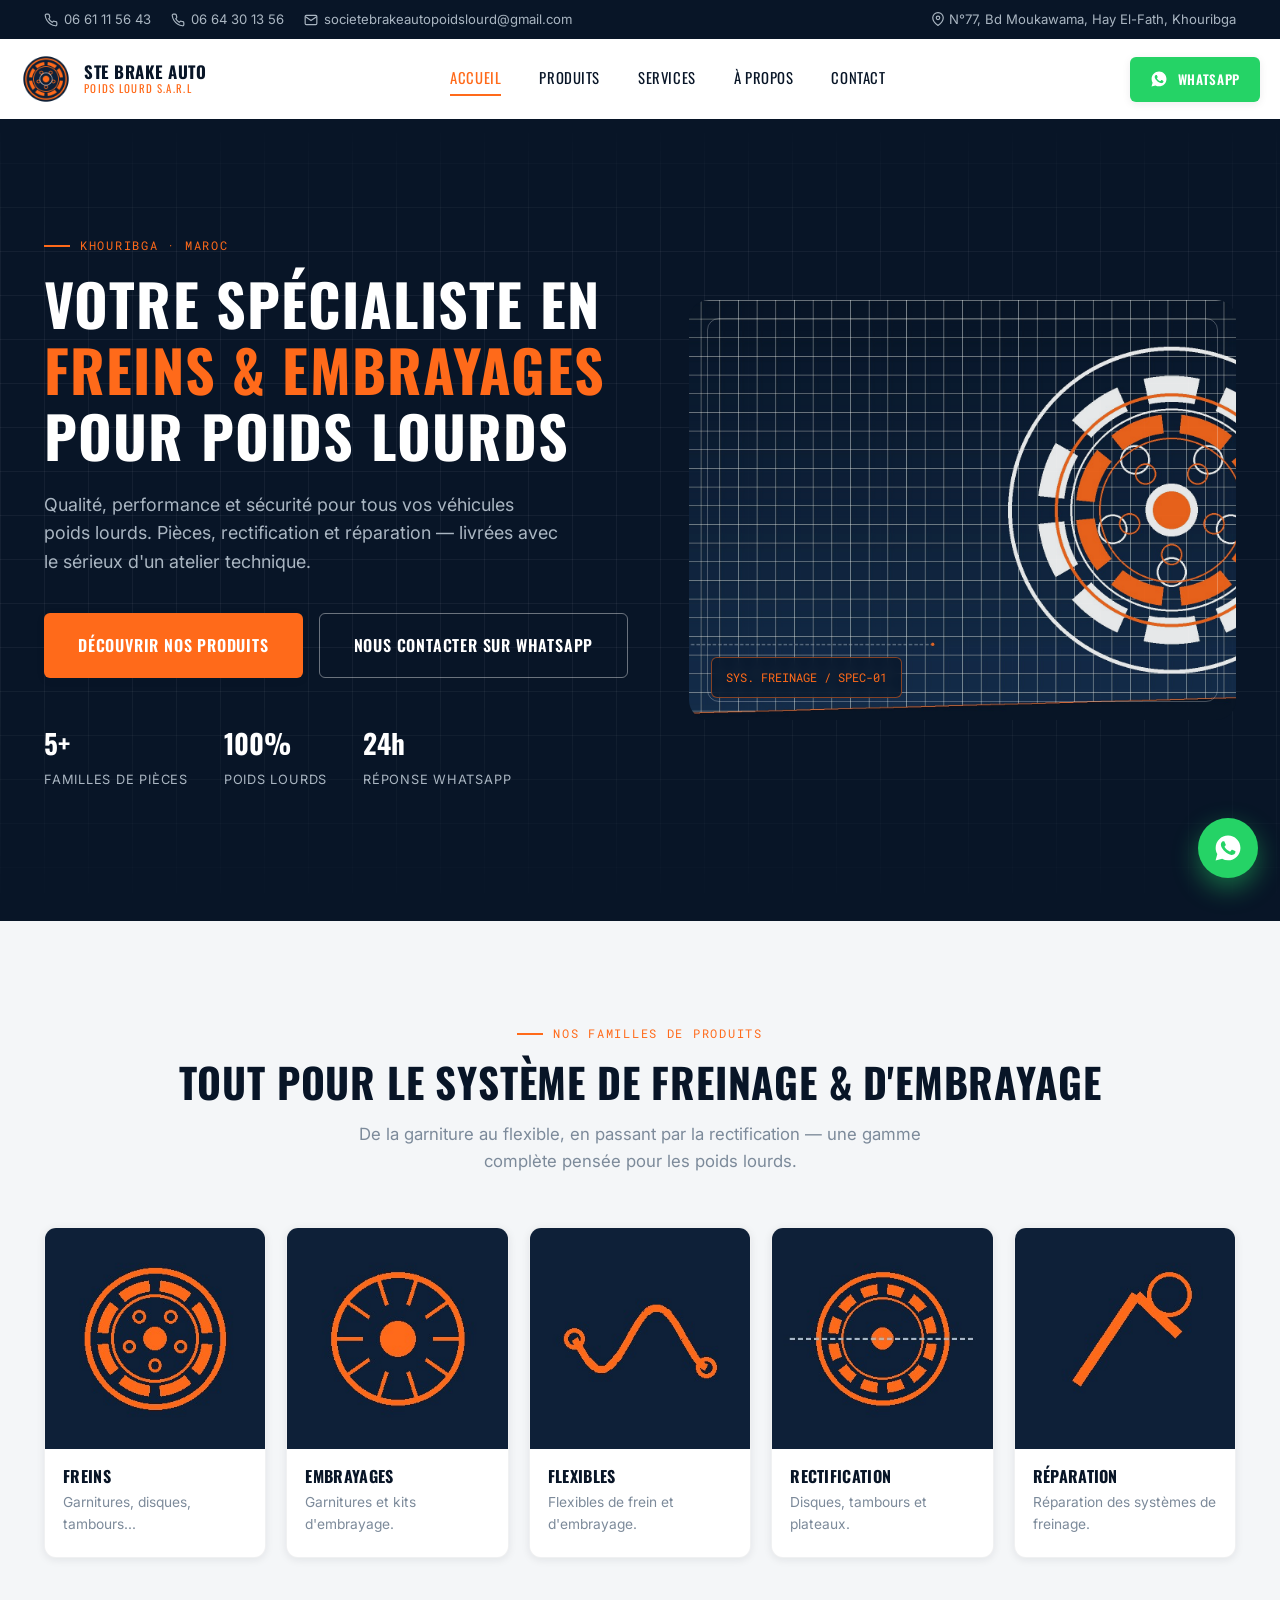
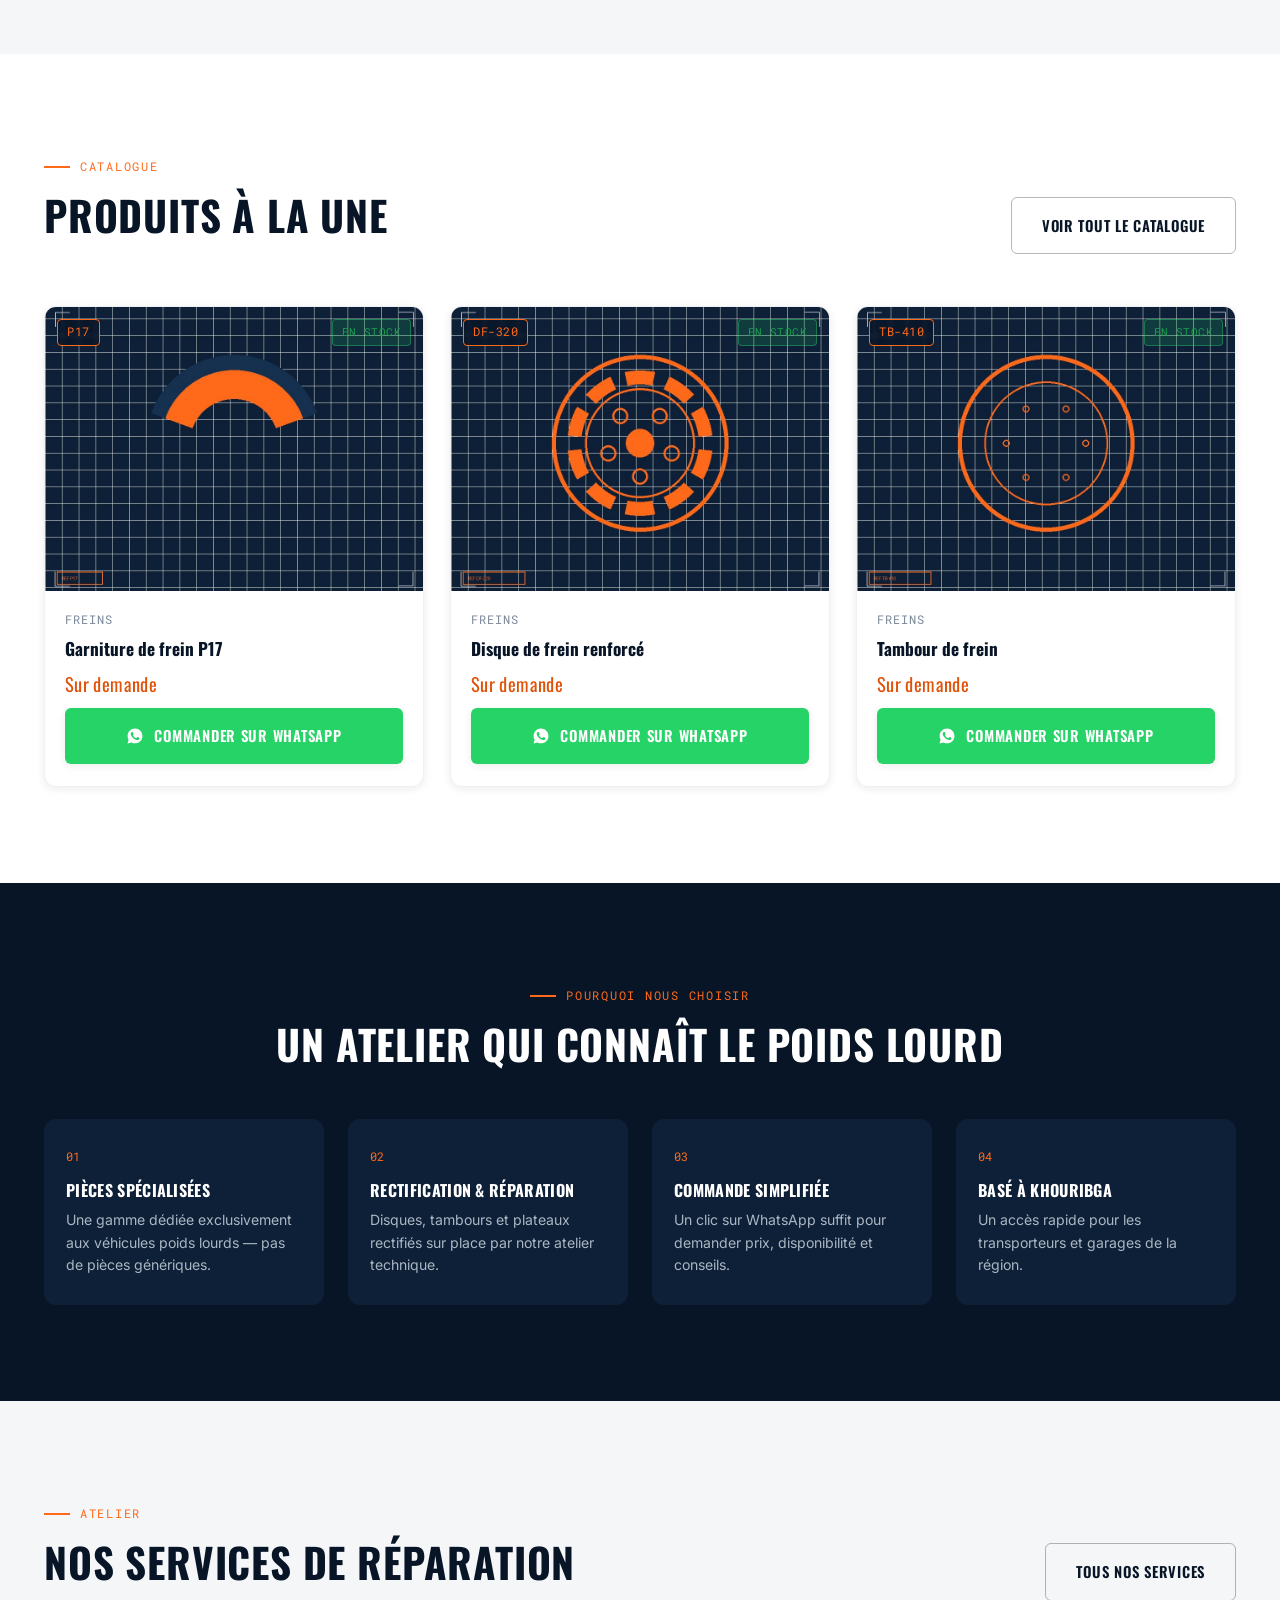
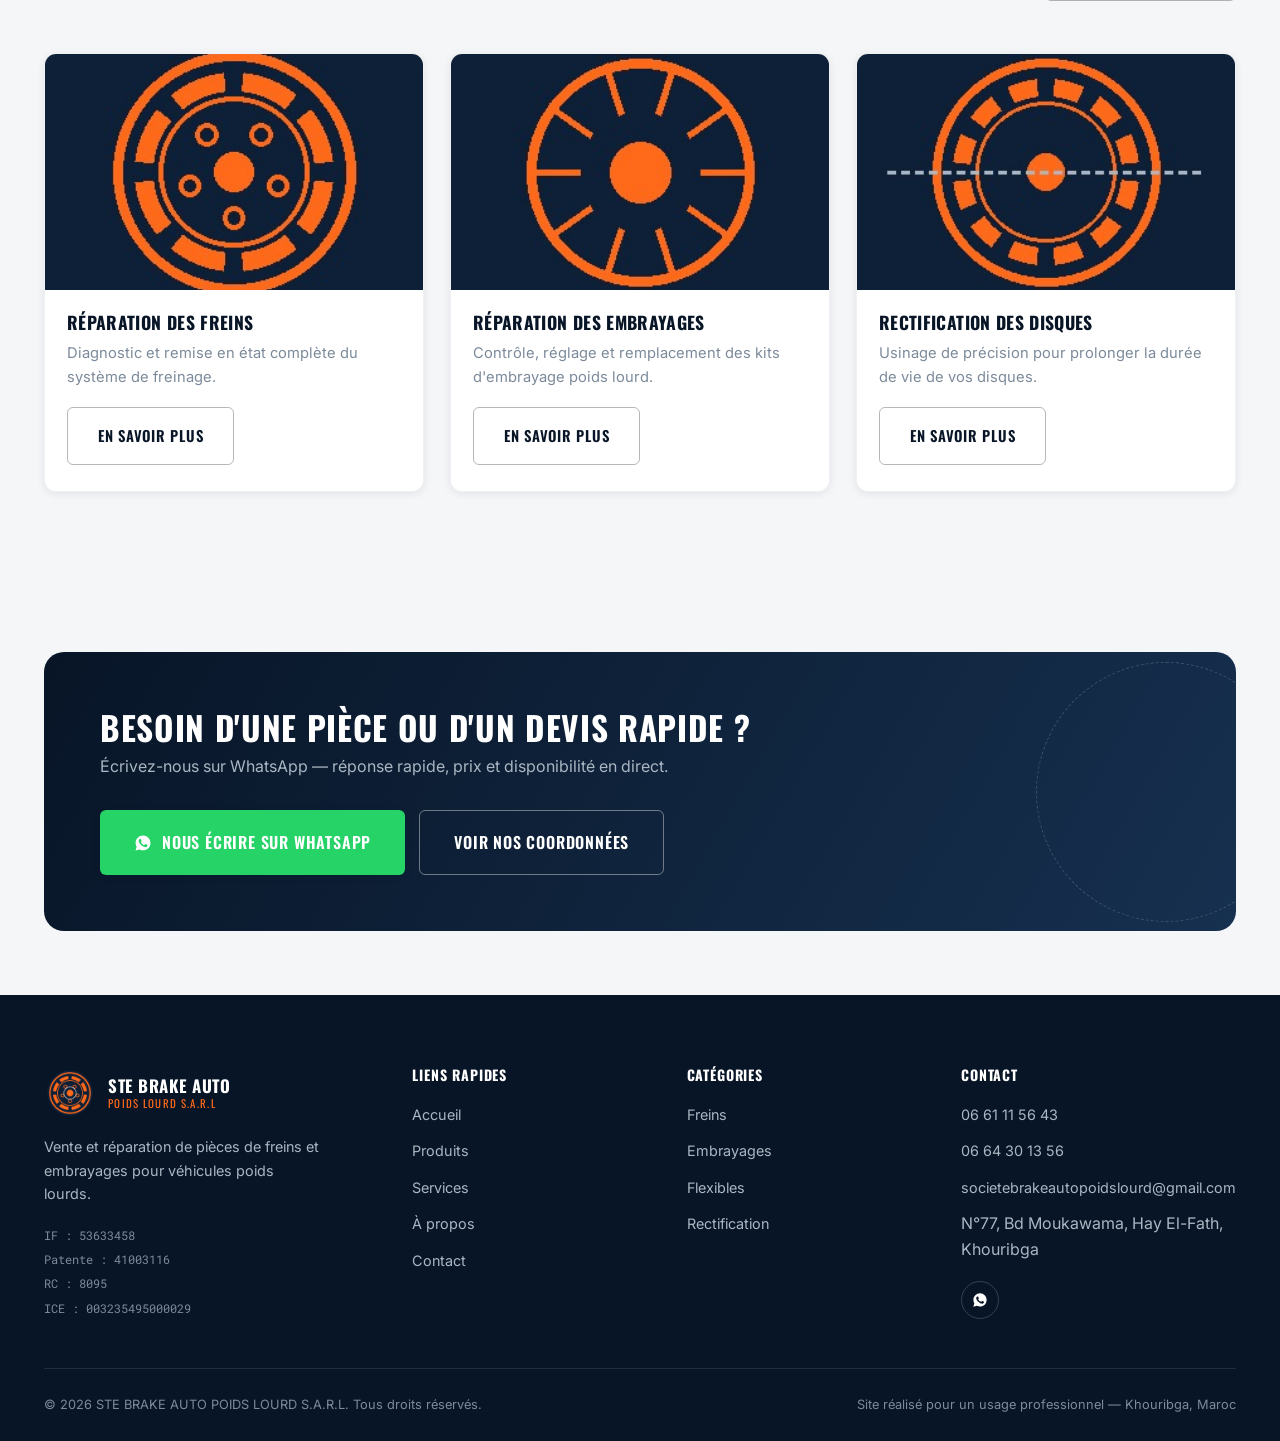
==== index.html @ 781eb17f "first commit" ====
<!DOCTYPE html>
<html lang="fr">
<head>
<meta charset="UTF-8">
<meta name="viewport" content="width=device-width, initial-scale=1.0">
<title>STE BRAKE AUTO | Freins & Embrayages Poids Lourds à Khouribga</title>
<meta name="description" content="STE BRAKE AUTO POIDS LOURD S.A.R.L — vente et réparation de pièces de freins et embrayages pour véhicules poids lourds à Khouribga, Maroc. Commandez directement sur WhatsApp.">
<meta name="keywords" content="freins poids lourds, embrayage camion, pièces freinage Maroc, Khouribga, garniture frein, disque frein, tambour frein">
<meta property="og:type" content="website">
<meta property="og:title" content="STE BRAKE AUTO | Freins & Embrayages Poids Lourds">
<meta property="og:description" content="Votre spécialiste en freins et embrayages pour poids lourds à Khouribga. Qualité, performance et sécurité.">
<meta property="og:image" content="./images/logo/logo.png">
<meta property="og:locale" content="fr_MA">
<link rel="icon" type="image/png" sizes="32x32" href="./images/icons/favicon-32.png">
<link rel="apple-touch-icon" href="./images/icons/favicon-180.png">
<link rel="stylesheet" href="./css/style.css">
</head>
<body data-page="accueil">

<!-- ============================== TOP BAR ============================== -->
<div class="topbar">
  <div class="container">
    <div class="topbar-left">
      <a href="tel:+212661115643"><svg viewBox="0 0 24 24" fill="none" stroke="currentColor" stroke-width="2"><path d="M22 16.92v3a2 2 0 0 1-2.18 2 19.79 19.79 0 0 1-8.63-3.07 19.5 19.5 0 0 1-6-6 19.79 19.79 0 0 1-3.07-8.67A2 2 0 0 1 4.11 2h3a2 2 0 0 1 2 1.72c.127.96.362 1.903.7 2.81a2 2 0 0 1-.45 2.11L8.09 9.91a16 16 0 0 0 6 6l1.27-1.27a2 2 0 0 1 2.11-.45c.907.338 1.85.573 2.81.7A2 2 0 0 1 22 16.92z"/></svg> 06 61 11 56 43</a>
      <a href="tel:+212664301356"><svg viewBox="0 0 24 24" fill="none" stroke="currentColor" stroke-width="2"><path d="M22 16.92v3a2 2 0 0 1-2.18 2 19.79 19.79 0 0 1-8.63-3.07 19.5 19.5 0 0 1-6-6 19.79 19.79 0 0 1-3.07-8.67A2 2 0 0 1 4.11 2h3a2 2 0 0 1 2 1.72c.127.96.362 1.903.7 2.81a2 2 0 0 1-.45 2.11L8.09 9.91a16 16 0 0 0 6 6l1.27-1.27a2 2 0 0 1 2.11-.45c.907.338 1.85.573 2.81.7A2 2 0 0 1 22 16.92z"/></svg> 06 64 30 13 56</a>
      <a href="mailto:societebrakeautopoidslourd@gmail.com"><svg viewBox="0 0 24 24" fill="none" stroke="currentColor" stroke-width="2"><path d="M4 4h16v16H4z" opacity="0"/><path d="M22 6 12 13 2 6"/><rect x="2" y="4" width="20" height="16" rx="2"/></svg> societebrakeautopoidslourd@gmail.com</a>
    </div>
    <div class="topbar-right">
      <span><svg viewBox="0 0 24 24" fill="none" stroke="currentColor" stroke-width="2" style="display:inline;vertical-align:-2px;width:14px;height:14px;"><path d="M21 10c0 7-9 13-9 13s-9-6-9-13a9 9 0 0 1 18 0z"/><circle cx="12" cy="10" r="3"/></svg> N°77, Bd Moukawama, Hay El-Fath, Khouribga</span>
    </div>
  </div>
</div>

<!-- ============================== HEADER ============================== -->
<header class="site-header">
  <div class="container header-main">
    <a href="./index.html" class="brand">
      <img src="./images/logo/logo.png" alt="Logo STE BRAKE AUTO POIDS LOURD">
      <span class="brand-text"><strong>STE BRAKE AUTO</strong><span>Poids Lourd S.A.R.L</span></span>
    </a>

    <nav class="main-nav" aria-label="Navigation principale">
      <ul>
        <li><a href="./index.html" data-page="accueil">Accueil</a></li>
        <li><a href="./produits.html" data-page="produits">Produits</a></li>
        <li><a href="./services.html" data-page="services">Services</a></li>
        <li><a href="./a-propos.html" data-page="a-propos">À propos</a></li>
        <li><a href="./contact.html" data-page="contact">Contact</a></li>
      </ul>
    </nav>

    <div class="header-actions">
      <a href="#" data-wa="general" class="btn btn-whatsapp">
        <svg viewBox="0 0 24 24" fill="currentColor"><path d="M12.04 2C6.58 2 2.13 6.45 2.13 11.91c0 1.75.46 3.46 1.32 4.96L2.05 22l5.25-1.38a9.9 9.9 0 0 0 4.74 1.21h.01c5.46 0 9.91-4.45 9.91-9.91C21.96 6.45 17.5 2 12.04 2Zm5.8 14.09c-.24.68-1.4 1.32-1.93 1.4-.5.08-1.13.11-1.82-.11-.42-.13-.96-.31-1.65-.6-2.9-1.25-4.79-4.17-4.94-4.36-.14-.2-1.19-1.58-1.19-3.01 0-1.43.75-2.13 1.02-2.42.26-.29.57-.36.76-.36h.55c.18 0 .42-.03.65.5.24.55.81 1.9.88 2.04.07.14.12.31.02.5-.1.19-.15.31-.29.48-.15.17-.31.38-.44.51-.15.15-.3.31-.13.6.17.29.75 1.24 1.61 2 1.11.99 2.04 1.3 2.33 1.44.29.15.46.13.63-.05.17-.19.72-.84.92-1.13.19-.29.38-.24.63-.14.26.1 1.63.77 1.91.91.29.14.48.21.55.34.07.13.07.7-.17 1.38Z"/></svg>
        <span class="txt">WhatsApp</span>
      </a>
      <button class="hamburger" aria-label="Ouvrir le menu" aria-expanded="false">
        <span></span><span></span><span></span>
      </button>
    </div>
  </div>
</header>
<div class="nav-overlay"></div>

<main>
  <!-- ============================== HERO ============================== -->
  <section class="hero">
    <div class="container hero-grid">
      <div class="hero-copy">
        <span class="eyebrow">Khouribga · Maroc</span>
        <h1>Votre spécialiste en <em>freins &amp; embrayages</em> pour poids lourds</h1>
        <p class="lead">Qualité, performance et sécurité pour tous vos véhicules poids lourds. Pièces, rectification et réparation — livrées avec le sérieux d'un atelier technique.</p>
        <div class="hero-actions">
          <a href="./produits.html" class="btn btn-primary btn-lg">Découvrir nos produits</a>
          <a href="#" data-wa="general" class="btn btn-outline btn-lg">Nous contacter sur WhatsApp</a>
        </div>
        <div class="hero-stats">
          <div><strong>5+</strong><span>Familles de pièces</span></div>
          <div><strong>100%</strong><span>Poids lourds</span></div>
          <div><strong>24h</strong><span>Réponse WhatsApp</span></div>
        </div>
      </div>
      <div class="hero-visual">
        <img src="./images/hero/hero-truck.jpg" alt="Illustration technique d'un système de freinage poids lourd">
        <div class="frame-corner"></div>
        <div class="hero-tag">SYS. FREINAGE / SPEC-01</div>
      </div>
    </div>
  </section>

  <!-- ============================== CATEGORIES ============================== -->
  <section class="section">
    <div class="container">
      <div class="section-head center">
        <span class="eyebrow" style="justify-content:center;">Nos familles de produits</span>
        <h2 class="section-title">Tout pour le système de freinage &amp; d'embrayage</h2>
        <p class="section-sub">De la garniture au flexible, en passant par la rectification — une gamme complète pensée pour les poids lourds.</p>
      </div>
      <div class="cat-grid">
        <a href="./produits.html?categorie=freins" class="cat-card">
          <div class="cat-img"><img src="./images/icons/cat-freins.jpg" alt="Freins poids lourds" loading="lazy"></div>
          <div class="cat-card-body"><h3>Freins</h3><p>Garnitures, disques, tambours...</p></div>
        </a>
        <a href="./produits.html?categorie=embrayages" class="cat-card">
          <div class="cat-img"><img src="./images/icons/cat-embrayages.jpg" alt="Embrayages poids lourds" loading="lazy"></div>
          <div class="cat-card-body"><h3>Embrayages</h3><p>Garnitures et kits d'embrayage.</p></div>
        </a>
        <a href="./produits.html?categorie=flexibles" class="cat-card">
          <div class="cat-img"><img src="./images/icons/cat-flexibles.jpg" alt="Flexibles de frein" loading="lazy"></div>
          <div class="cat-card-body"><h3>Flexibles</h3><p>Flexibles de frein et d'embrayage.</p></div>
        </a>
        <a href="./services.html" class="cat-card">
          <div class="cat-img"><img src="./images/icons/cat-rectification.jpg" alt="Rectification" loading="lazy"></div>
          <div class="cat-card-body"><h3>Rectification</h3><p>Disques, tambours et plateaux.</p></div>
        </a>
        <a href="./services.html" class="cat-card">
          <div class="cat-img"><img src="./images/icons/cat-reparation.jpg" alt="Réparation" loading="lazy"></div>
          <div class="cat-card-body"><h3>Réparation</h3><p>Réparation des systèmes de freinage.</p></div>
        </a>
      </div>
    </div>
  </section>

  <!-- ============================== FEATURED PRODUCTS ============================== -->
  <section class="section" style="background:var(--white);">
    <div class="container">
      <div class="section-head split">
        <div>
          <span class="eyebrow">Catalogue</span>
          <h2 class="section-title">Produits à la une</h2>
        </div>
        <a href="./produits.html" class="btn btn-outline-navy">Voir tout le catalogue</a>
      </div>
      <div class="product-grid" id="featured-products">
        <!-- injected by js/products.js -->
      </div>
    </div>
  </section>

  <!-- ============================== WHY US ============================== -->
  <section class="section bg-navy">
    <div class="container">
      <div class="section-head center">
        <span class="eyebrow" style="justify-content:center;">Pourquoi nous choisir</span>
        <h2 class="section-title">Un atelier qui connaît le poids lourd</h2>
      </div>
      <div class="feature-grid">
        <div class="feature-card">
          <span class="num">01</span>
          <h3>Pièces spécialisées</h3>
          <p>Une gamme dédiée exclusivement aux véhicules poids lourds — pas de pièces génériques.</p>
        </div>
        <div class="feature-card">
          <span class="num">02</span>
          <h3>Rectification &amp; réparation</h3>
          <p>Disques, tambours et plateaux rectifiés sur place par notre atelier technique.</p>
        </div>
        <div class="feature-card">
          <span class="num">03</span>
          <h3>Commande simplifiée</h3>
          <p>Un clic sur WhatsApp suffit pour demander prix, disponibilité et conseils.</p>
        </div>
        <div class="feature-card">
          <span class="num">04</span>
          <h3>Basé à Khouribga</h3>
          <p>Un accès rapide pour les transporteurs et garages de la région.</p>
        </div>
      </div>
    </div>
  </section>

  <!-- ============================== SERVICES TEASER ============================== -->
  <section class="section">
    <div class="container">
      <div class="section-head split">
        <div>
          <span class="eyebrow">Atelier</span>
          <h2 class="section-title">Nos services de réparation</h2>
        </div>
        <a href="./services.html" class="btn btn-outline-navy">Tous nos services</a>
      </div>
      <div class="services-grid">
        <div class="service-card">
          <div class="service-thumb"><img src="./images/icons/cat-freins.jpg" alt="Réparation des freins" loading="lazy"></div>
          <div class="service-body">
            <h3>Réparation des freins</h3>
            <p>Diagnostic et remise en état complète du système de freinage.</p>
            <a href="./services.html" class="btn btn-outline-navy">En savoir plus</a>
          </div>
        </div>
        <div class="service-card">
          <div class="service-thumb"><img src="./images/icons/cat-embrayages.jpg" alt="Réparation des embrayages" loading="lazy"></div>
          <div class="service-body">
            <h3>Réparation des embrayages</h3>
            <p>Contrôle, réglage et remplacement des kits d'embrayage poids lourd.</p>
            <a href="./services.html" class="btn btn-outline-navy">En savoir plus</a>
          </div>
        </div>
        <div class="service-card">
          <div class="service-thumb"><img src="./images/icons/cat-rectification.jpg" alt="Rectification des disques" loading="lazy"></div>
          <div class="service-body">
            <h3>Rectification des disques</h3>
            <p>Usinage de précision pour prolonger la durée de vie de vos disques.</p>
            <a href="./services.html" class="btn btn-outline-navy">En savoir plus</a>
          </div>
        </div>
      </div>
    </div>
  </section>

  <!-- ============================== CTA BAND ============================== -->
  <section class="section-tight">
    <div class="container">
      <div class="cta-band">
        <div>
          <h2>Besoin d'une pièce ou d'un devis rapide ?</h2>
          <p>Écrivez-nous sur WhatsApp — réponse rapide, prix et disponibilité en direct.</p>
        </div>
        <div class="cta-band-actions">
          <a href="#" data-wa="general" class="btn btn-whatsapp btn-lg">
            <svg viewBox="0 0 24 24" fill="currentColor"><path d="M12.04 2C6.58 2 2.13 6.45 2.13 11.91c0 1.75.46 3.46 1.32 4.96L2.05 22l5.25-1.38a9.9 9.9 0 0 0 4.74 1.21h.01c5.46 0 9.91-4.45 9.91-9.91C21.96 6.45 17.5 2 12.04 2Zm5.8 14.09c-.24.68-1.4 1.32-1.93 1.4-.5.08-1.13.11-1.82-.11-.42-.13-.96-.31-1.65-.6-2.9-1.25-4.79-4.17-4.94-4.36-.14-.2-1.19-1.58-1.19-3.01 0-1.43.75-2.13 1.02-2.42.26-.29.57-.36.76-.36h.55c.18 0 .42-.03.65.5.24.55.81 1.9.88 2.04.07.14.12.31.02.5-.1.19-.15.31-.29.48-.15.17-.31.38-.44.51-.15.15-.3.31-.13.6.17.29.75 1.24 1.61 2 1.11.99 2.04 1.3 2.33 1.44.29.15.46.13.63-.05.17-.19.72-.84.92-1.13.19-.29.38-.24.63-.14.26.1 1.63.77 1.91.91.29.14.48.21.55.34.07.13.07.7-.17 1.38Z"/></svg>
            Nous écrire sur WhatsApp
          </a>
          <a href="./contact.html" class="btn btn-outline btn-lg">Voir nos coordonnées</a>
        </div>
      </div>
    </div>
  </section>
</main>

<!-- ============================== FOOTER ============================== -->
<footer class="site-footer">
  <div class="container">
    <div class="footer-grid">
      <div class="footer-brand">
        <a href="./index.html" class="brand">
          <img src="./images/logo/logo.png" alt="Logo STE BRAKE AUTO POIDS LOURD">
          <span class="brand-text"><strong>STE BRAKE AUTO</strong><span>Poids Lourd S.A.R.L</span></span>
        </a>
        <p>Vente et réparation de pièces de freins et embrayages pour véhicules poids lourds.</p>
        <div class="footer-legal">
          IF : 53633458<br>
          Patente : 41003116<br>
          RC : 8095<br>
          ICE : 003235495000029
        </div>
      </div>
      <div class="footer-col">
        <h4>Liens rapides</h4>
        <ul>
          <li><a href="./index.html">Accueil</a></li>
          <li><a href="./produits.html">Produits</a></li>
          <li><a href="./services.html">Services</a></li>
          <li><a href="./a-propos.html">À propos</a></li>
          <li><a href="./contact.html">Contact</a></li>
        </ul>
      </div>
      <div class="footer-col">
        <h4>Catégories</h4>
        <ul>
          <li><a href="./produits.html?categorie=freins">Freins</a></li>
          <li><a href="./produits.html?categorie=embrayages">Embrayages</a></li>
          <li><a href="./produits.html?categorie=flexibles">Flexibles</a></li>
          <li><a href="./services.html">Rectification</a></li>
        </ul>
      </div>
      <div class="footer-col">
        <h4>Contact</h4>
        <ul>
          <li><a href="tel:+212661115643">06 61 11 56 43</a></li>
          <li><a href="tel:+212664301356">06 64 30 13 56</a></li>
          <li><a href="mailto:societebrakeautopoidslourd@gmail.com">societebrakeautopoidslourd@gmail.com</a></li>
          <li>N°77, Bd Moukawama, Hay El-Fath, Khouribga</li>
        </ul>
        <div class="footer-social">
          <a href="#" data-wa="general" aria-label="WhatsApp"><svg viewBox="0 0 24 24" fill="currentColor" style="color:#fff;width:16px;height:16px;"><path d="M12.04 2C6.58 2 2.13 6.45 2.13 11.91c0 1.75.46 3.46 1.32 4.96L2.05 22l5.25-1.38a9.9 9.9 0 0 0 4.74 1.21h.01c5.46 0 9.91-4.45 9.91-9.91C21.96 6.45 17.5 2 12.04 2Zm5.8 14.09c-.24.68-1.4 1.32-1.93 1.4-.5.08-1.13.11-1.82-.11-.42-.13-.96-.31-1.65-.6-2.9-1.25-4.79-4.17-4.94-4.36-.14-.2-1.19-1.58-1.19-3.01 0-1.43.75-2.13 1.02-2.42.26-.29.57-.36.76-.36h.55c.18 0 .42-.03.65.5.24.55.81 1.9.88 2.04.07.14.12.31.02.5-.1.19-.15.31-.29.48-.15.17-.31.38-.44.51-.15.15-.3.31-.13.6.17.29.75 1.24 1.61 2 1.11.99 2.04 1.3 2.33 1.44.29.15.46.13.63-.05.17-.19.72-.84.92-1.13.19-.29.38-.24.63-.14.26.1 1.63.77 1.91.91.29.14.48.21.55.34.07.13.07.7-.17 1.38Z"/></svg></a>
        </div>
      </div>
    </div>
    <div class="footer-bottom">
      <span>&copy; <span data-year></span> STE BRAKE AUTO POIDS LOURD S.A.R.L. Tous droits réservés.</span>
      <span>Site réalisé pour un usage professionnel — Khouribga, Maroc</span>
    </div>
  </div>
</footer>

<!-- ============================== FLOATING WHATSAPP ============================== -->
<a href="#" data-wa="general" class="wa-float" aria-label="Contacter sur WhatsApp">
  <svg viewBox="0 0 24 24" fill="currentColor"><path d="M12.04 2C6.58 2 2.13 6.45 2.13 11.91c0 1.75.46 3.46 1.32 4.96L2.05 22l5.25-1.38a9.9 9.9 0 0 0 4.74 1.21h.01c5.46 0 9.91-4.45 9.91-9.91C21.96 6.45 17.5 2 12.04 2Zm5.8 14.09c-.24.68-1.4 1.32-1.93 1.4-.5.08-1.13.11-1.82-.11-.42-.13-.96-.31-1.65-.6-2.9-1.25-4.79-4.17-4.94-4.36-.14-.2-1.19-1.58-1.19-3.01 0-1.43.75-2.13 1.02-2.42.26-.29.57-.36.76-.36h.55c.18 0 .42-.03.65.5.24.55.81 1.9.88 2.04.07.14.12.31.02.5-.1.19-.15.31-.29.48-.15.17-.31.38-.44.51-.15.15-.3.31-.13.6.17.29.75 1.24 1.61 2 1.11.99 2.04 1.3 2.33 1.44.29.15.46.13.63-.05.17-.19.72-.84.92-1.13.19-.29.38-.24.63-.14.26.1 1.63.77 1.91.91.29.14.48.21.55.34.07.13.07.7-.17 1.38Z"/></svg>
</a>

<script src="./js/whatsapp.js"></script>
<script src="./js/products.js"></script>
<script src="./js/main.js"></script>
<script>document.addEventListener("DOMContentLoaded", () => initFeaturedProducts("featured-products", 3));</script>
</body>
</html>
---- css/style.css ----
/* =========================================================================
   STE BRAKE AUTO POIDS LOURD — Stylesheet
   Design language: "technical blueprint" — navy + orange, schematic lines,
   stamped reference tags, brake-disc motifs. See README for palette notes.
   ========================================================================= */

/* ---------- Fonts ---------- */
@import url('https://fonts.googleapis.com/css2?family=Oswald:wght@400;500;600;700&family=Inter:wght@400;500;600;700;800&family=Roboto+Mono:wght@400;500;700&display=swap');

/* ---------- Design tokens ---------- */
:root{
  --navy-900:#081527;
  --navy-800:#0e2038;
  --navy-700:#16304f;
  --navy-600:#1d3d63;
  --steel:#7c8a9a;
  --steel-light:#aab6c2;
  --ink:#16212e;
  --offwhite:#f4f6f8;
  --white:#ffffff;
  --orange:#ff6a1a;
  --orange-dark:#e0530a;
  --whatsapp:#25d366;
  --whatsapp-dark:#1ebe5b;

  --font-display:'Oswald', sans-serif;
  --font-body:'Inter', sans-serif;
  --font-mono:'Roboto Mono', monospace;

  --radius-sm:6px;
  --radius-md:12px;
  --radius-lg:20px;

  --shadow-sm:0 2px 8px rgba(8,21,39,.08);
  --shadow-md:0 8px 24px rgba(8,21,39,.12);
  --shadow-lg:0 20px 48px rgba(8,21,39,.22);

  --container:1240px;
  --header-h:132px;
}

/* ---------- Reset ---------- */
*,*::before,*::after{box-sizing:border-box;margin:0;padding:0;}
html{scroll-behavior:smooth;}
body{
  font-family:var(--font-body);
  color:var(--ink);
  background:var(--offwhite);
  line-height:1.6;
  -webkit-font-smoothing:antialiased;
  overflow-x:hidden;
}
img{max-width:100%;display:block;}
a{color:inherit;text-decoration:none;}
ul{list-style:none;}
button{font-family:inherit;cursor:pointer;border:none;background:none;}
input,textarea,select{font-family:inherit;font-size:1rem;}
h1,h2,h3,h4{font-family:var(--font-display);text-transform:uppercase;letter-spacing:.02em;line-height:1.15;color:var(--navy-900);}
:focus-visible{outline:3px solid var(--orange);outline-offset:3px;}

.container{max-width:var(--container);margin:0 auto;padding:0 24px;}

@media (prefers-reduced-motion: reduce){
  *{animation-duration:.001ms !important;animation-iteration-count:1 !important;transition-duration:.001ms !important;scroll-behavior:auto !important;}
}

/* ---------- Utility ---------- */
.eyebrow{
  font-family:var(--font-mono);
  font-size:.78rem;
  letter-spacing:.14em;
  text-transform:uppercase;
  color:var(--orange);
  display:inline-flex;
  align-items:center;
  gap:10px;
  margin-bottom:14px;
}
.eyebrow::before{content:"";width:26px;height:2px;background:var(--orange);display:inline-block;}
.section{padding:96px 0;}
.section-tight{padding:64px 0;}
.section-title{font-size:clamp(1.9rem,3.2vw,2.7rem);margin-bottom:16px;}
.section-sub{color:var(--steel);max-width:620px;font-size:1.05rem;}
.section-head{margin-bottom:52px;}
.section-head.center{text-align:center;margin-left:auto;margin-right:auto;}
.section-head.center .section-sub{margin-left:auto;margin-right:auto;}
.section-head.split{display:flex;justify-content:space-between;align-items:flex-end;gap:24px;flex-wrap:wrap;}

.bg-navy{background:var(--navy-900);color:var(--white);}
.bg-navy h1,.bg-navy h2,.bg-navy h3,.bg-navy h4{color:var(--white);}
.bg-navy .section-sub{color:var(--steel-light);}

.btn{
  display:inline-flex;align-items:center;justify-content:center;gap:10px;
  font-family:var(--font-display);text-transform:uppercase;letter-spacing:.05em;
  font-size:.92rem;font-weight:600;
  padding:16px 30px;border-radius:var(--radius-sm);
  transition:transform .18s ease, box-shadow .18s ease, background .18s ease;
  white-space:nowrap;
}
.btn svg{width:18px;height:18px;flex:none;}
.btn:hover{transform:translateY(-2px);}
.btn-primary{background:var(--orange);color:var(--white);box-shadow:var(--shadow-sm);}
.btn-primary:hover{background:var(--orange-dark);box-shadow:var(--shadow-md);}
.btn-outline{background:transparent;color:var(--white);border:1.5px solid rgba(255,255,255,.4);}
.btn-outline:hover{border-color:var(--white);background:rgba(255,255,255,.08);}
.btn-outline-navy{background:transparent;color:var(--navy-900);border:1.5px solid rgba(8,21,39,.3);}
.btn-outline-navy:hover{border-color:var(--navy-900);background:rgba(8,21,39,.05);}
.btn-whatsapp{background:var(--whatsapp);color:var(--white);box-shadow:var(--shadow-sm);}
.btn-whatsapp:hover{background:var(--whatsapp-dark);box-shadow:var(--shadow-md);}
.btn-block{width:100%;}
.btn-lg{padding:19px 34px;font-size:1rem;}

.ref-tag{
  font-family:var(--font-mono);font-size:.72rem;letter-spacing:.05em;
  border:1px solid var(--orange);color:var(--orange);
  padding:3px 9px;border-radius:4px;display:inline-block;
}

/* ---------- Top bar ---------- */
.topbar{background:var(--navy-900);color:var(--steel-light);font-size:.82rem;}
.topbar .container{display:flex;justify-content:space-between;align-items:center;padding-top:9px;padding-bottom:9px;gap:16px;flex-wrap:wrap;}
.topbar-left,.topbar-right{display:flex;gap:20px;flex-wrap:wrap;align-items:center;}
.topbar a{display:inline-flex;align-items:center;gap:6px;transition:color .15s;}
.topbar a:hover{color:var(--orange);}
.topbar svg{width:14px;height:14px;flex:none;}

/* ---------- Header ---------- */
.site-header{
  position:sticky;top:0;z-index:200;
  background:var(--white);
  box-shadow:0 1px 0 rgba(8,21,39,.08);
}
.header-main{display:flex;align-items:center;justify-content:space-between;gap:24px;padding:14px 0;}
.brand{display:flex;align-items:center;gap:12px;flex:none;}
.brand img{width:52px;height:52px;}
.brand-text{font-family:var(--font-display);line-height:1.1;}
.brand-text strong{display:block;font-size:1.05rem;letter-spacing:.03em;color:var(--navy-900);}
.brand-text span{display:block;font-size:.68rem;letter-spacing:.12em;color:var(--orange);text-transform:uppercase;margin-top:2px;}

.main-nav ul{display:flex;gap:6px;align-items:center;}
.main-nav a{
  font-family:var(--font-display);font-size:.92rem;text-transform:uppercase;letter-spacing:.04em;
  padding:10px 16px;border-radius:var(--radius-sm);color:var(--navy-900);position:relative;
  transition:color .15s;
}
.main-nav a:hover,.main-nav a.active{color:var(--orange);}
.main-nav a.active::after{content:"";position:absolute;left:16px;right:16px;bottom:2px;height:2px;background:var(--orange);}

.header-actions{display:flex;align-items:center;gap:14px;}
.header-actions .btn{padding:12px 20px;font-size:.82rem;}
.hamburger{display:none;flex-direction:column;gap:5px;padding:8px;flex:none;}
.hamburger span{width:26px;height:2px;background:var(--navy-900);border-radius:2px;transition:transform .2s, opacity .2s;}
.hamburger.open span:nth-child(1){transform:translateY(7px) rotate(45deg);}
.hamburger.open span:nth-child(2){opacity:0;}
.hamburger.open span:nth-child(3){transform:translateY(-7px) rotate(-45deg);}

@media (max-width:960px){
  .main-nav{
    position:fixed;inset:0 0 0 auto;top:0;height:100vh;width:min(320px,86vw);
    background:var(--navy-900);padding:100px 28px 40px;
    transform:translateX(100%);transition:transform .28s ease;overflow-y:auto;z-index:210;
  }
  .main-nav.open{transform:translateX(0);}
  .main-nav ul{flex-direction:column;align-items:flex-start;gap:2px;width:100%;}
  .main-nav a{color:var(--white);width:100%;padding:14px 10px;font-size:1.05rem;}
  .main-nav a.active::after{display:none;}
  .main-nav a.active{color:var(--orange);}
  .nav-overlay{position:fixed;inset:0;background:rgba(8,21,39,.55);opacity:0;pointer-events:none;transition:opacity .25s;z-index:205;}
  .nav-overlay.open{opacity:1;pointer-events:auto;}
  .hamburger{display:flex;}
  .header-actions .btn-outline-navy-label{display:none;}
}
@media (min-width:961px){ .nav-overlay{display:none;} }
@media (max-width:600px){
  .header-actions .btn span.txt{display:none;}
  .header-actions .btn{padding:12px 14px;}
}

/* ---------- Hero ---------- */
.hero{
  position:relative;background:var(--navy-900);color:var(--white);
  overflow:hidden;padding:110px 0 130px;
}
.hero::before{
  content:"";position:absolute;inset:0;
  background-image:
    linear-gradient(rgba(255,255,255,.05) 1px, transparent 1px),
    linear-gradient(90deg, rgba(255,255,255,.05) 1px, transparent 1px);
  background-size:44px 44px;
  mask-image:linear-gradient(180deg, transparent, #000 15%, #000 70%, transparent);
}
.hero-grid{position:relative;z-index:2;display:grid;grid-template-columns:1.05fr .95fr;gap:40px;align-items:center;}
.hero-copy .eyebrow{color:var(--orange);}
.hero h1{font-size:clamp(2.2rem,4.6vw,3.6rem);margin-bottom:22px;color:var(--white);}
.hero h1 em{font-style:normal;color:var(--orange);}
.hero p.lead{font-size:1.12rem;color:var(--steel-light);max-width:520px;margin-bottom:36px;}
.hero-actions{display:flex;gap:16px;flex-wrap:wrap;margin-bottom:44px;}
.hero-stats{display:flex;gap:36px;flex-wrap:wrap;}
.hero-stats div strong{display:block;font-family:var(--font-display);font-size:1.7rem;color:var(--white);}
.hero-stats div span{font-size:.8rem;color:var(--steel-light);text-transform:uppercase;letter-spacing:.06em;}

.hero-visual{position:relative;height:420px;display:flex;align-items:center;justify-content:center;}
.hero-visual img{position:absolute;inset:0;width:100%;height:100%;object-fit:cover;border-radius:var(--radius-lg);opacity:.9;}
.hero-visual .frame-corner{position:absolute;inset:18px;border:1px solid rgba(255,255,255,.25);border-radius:var(--radius-md);pointer-events:none;}
.hero-tag{
  position:absolute;bottom:22px;left:22px;z-index:3;
  background:rgba(8,21,39,.72);backdrop-filter:blur(4px);
  border:1px solid rgba(255,106,26,.5);border-radius:var(--radius-sm);
  padding:10px 14px;font-family:var(--font-mono);font-size:.75rem;color:var(--orange);
}

@media (max-width:960px){
  .hero-grid{grid-template-columns:1fr;}
  .hero-visual{height:280px;order:-1;}
}

/* ---------- Categories ---------- */
.cat-grid{display:grid;grid-template-columns:repeat(5,1fr);gap:20px;}
.cat-card{
  background:var(--white);border-radius:var(--radius-md);overflow:hidden;
  box-shadow:var(--shadow-sm);transition:transform .2s ease, box-shadow .2s ease;
  border:1px solid rgba(8,21,39,.06);
}
.cat-card:hover{transform:translateY(-6px);box-shadow:var(--shadow-lg);}
.cat-card .cat-img{aspect-ratio:1/1;overflow:hidden;}
.cat-card .cat-img img{width:100%;height:100%;object-fit:cover;transition:transform .35s ease;}
.cat-card:hover .cat-img img{transform:scale(1.08);}
.cat-card-body{padding:18px 18px 22px;}
.cat-card-body h3{font-size:1rem;margin-bottom:6px;}
.cat-card-body p{font-size:.86rem;color:var(--steel);}
@media (max-width:1080px){.cat-grid{grid-template-columns:repeat(3,1fr);}}
@media (max-width:640px){.cat-grid{grid-template-columns:repeat(2,1fr);}}

/* ---------- Product cards / grid ---------- */
.product-grid{display:grid;grid-template-columns:repeat(3,1fr);gap:26px;}
.product-card{
  background:var(--white);border-radius:var(--radius-md);overflow:hidden;
  box-shadow:var(--shadow-sm);border:1px solid rgba(8,21,39,.06);
  display:flex;flex-direction:column;transition:transform .2s ease, box-shadow .2s ease;
}
.product-card:hover{transform:translateY(-5px);box-shadow:var(--shadow-lg);}
.product-thumb{position:relative;aspect-ratio:4/3;overflow:hidden;background:var(--navy-800);}
.product-thumb img{width:100%;height:100%;object-fit:cover;transition:transform .35s ease;}
.product-card:hover .product-thumb img{transform:scale(1.06);}
.product-thumb .ref-tag{position:absolute;top:12px;left:12px;background:rgba(8,21,39,.75);backdrop-filter:blur(2px);}
.product-badge{
  position:absolute;top:12px;right:12px;font-family:var(--font-mono);font-size:.68rem;
  padding:4px 9px;border-radius:4px;letter-spacing:.04em;text-transform:uppercase;
}
.product-badge.in{background:rgba(37,211,102,.16);color:#1a9c50;border:1px solid rgba(37,211,102,.4);}
.product-badge.out{background:rgba(224,83,10,.14);color:var(--orange-dark);border:1px solid rgba(224,83,10,.4);}
.product-body{padding:20px 20px 22px;display:flex;flex-direction:column;gap:10px;flex:1;}
.product-cat{font-family:var(--font-mono);font-size:.72rem;letter-spacing:.08em;text-transform:uppercase;color:var(--steel);}
.product-body h3{font-size:1.08rem;text-transform:none;letter-spacing:0;color:var(--navy-900);}
.product-body .price{font-family:var(--font-display);font-size:1.15rem;color:var(--orange-dark);letter-spacing:.02em;}
.product-body .btn{margin-top:auto;}

@media (max-width:1080px){.product-grid{grid-template-columns:repeat(2,1fr);}}
@media (max-width:600px){.product-grid{grid-template-columns:1fr;}}

.filters{display:flex;gap:10px;flex-wrap:wrap;margin-bottom:36px;}
.filter-btn{
  font-family:var(--font-mono);font-size:.8rem;letter-spacing:.03em;
  padding:10px 18px;border-radius:999px;border:1.5px solid rgba(8,21,39,.15);
  color:var(--navy-900);transition:all .18s ease;background:var(--white);
}
.filter-btn:hover{border-color:var(--orange);}
.filter-btn.active{background:var(--navy-900);border-color:var(--navy-900);color:var(--white);}
.empty-state{text-align:center;padding:60px 20px;color:var(--steel);}

/* ---------- Services ---------- */
.services-grid{display:grid;grid-template-columns:repeat(3,1fr);gap:26px;}
.service-card{background:var(--white);border-radius:var(--radius-md);overflow:hidden;box-shadow:var(--shadow-sm);border:1px solid rgba(8,21,39,.06);transition:transform .2s ease,box-shadow .2s ease;}
.service-card:hover{transform:translateY(-6px);box-shadow:var(--shadow-lg);}
.service-thumb{aspect-ratio:16/10;overflow:hidden;background:var(--navy-800);}
.service-thumb img{width:100%;height:100%;object-fit:cover;}
.service-body{padding:22px 22px 26px;}
.service-body h3{font-size:1.1rem;margin-bottom:10px;}
.service-body p{color:var(--steel);font-size:.92rem;margin-bottom:18px;}
@media (max-width:1080px){.services-grid{grid-template-columns:repeat(2,1fr);}}
@media (max-width:640px){.services-grid{grid-template-columns:1fr;}}

/* ---------- Why us / features ---------- */
.feature-grid{display:grid;grid-template-columns:repeat(4,1fr);gap:24px;}
.feature-card{padding:28px 22px;border-radius:var(--radius-md);background:var(--navy-800);color:var(--white);}
.feature-card .num{font-family:var(--font-mono);color:var(--orange);font-size:.78rem;margin-bottom:14px;display:block;}
.feature-card h3{font-size:1rem;color:var(--white);margin-bottom:10px;}
.feature-card p{font-size:.88rem;color:var(--steel-light);}
@media (max-width:960px){.feature-grid{grid-template-columns:repeat(2,1fr);}}
@media (max-width:520px){.feature-grid{grid-template-columns:1fr;}}

/* ---------- CTA band ---------- */
.cta-band{
  background:linear-gradient(120deg, var(--navy-900), var(--navy-700));
  color:var(--white);border-radius:var(--radius-lg);
  padding:56px;display:flex;justify-content:space-between;align-items:center;gap:30px;flex-wrap:wrap;
  position:relative;overflow:hidden;
}
.cta-band::after{
  content:"";position:absolute;right:-60px;top:50%;transform:translateY(-50%);
  width:260px;height:260px;border-radius:50%;border:1px dashed rgba(255,255,255,.18);
}
.cta-band h2{color:var(--white);font-size:clamp(1.5rem,2.6vw,2.1rem);margin-bottom:8px;}
.cta-band p{color:var(--steel-light);}
.cta-band-actions{display:flex;gap:14px;flex-wrap:wrap;position:relative;z-index:2;}

/* ---------- Product detail page ---------- */
.breadcrumbs{font-size:.85rem;color:var(--steel);padding:22px 0;display:flex;gap:8px;flex-wrap:wrap;}
.breadcrumbs a:hover{color:var(--orange);}
.product-detail{display:grid;grid-template-columns:1fr 1fr;gap:56px;align-items:flex-start;}
.pd-gallery-main{
  position:relative;aspect-ratio:4/3;border-radius:var(--radius-md);overflow:hidden;
  background:var(--navy-800);box-shadow:var(--shadow-md);margin-bottom:14px;
}
.pd-gallery-main img{width:100%;height:100%;object-fit:cover;}
.pd-thumbs{display:flex;gap:12px;}
.pd-thumbs button{width:84px;height:64px;border-radius:8px;overflow:hidden;border:2px solid transparent;opacity:.7;transition:all .15s;flex:none;}
.pd-thumbs button.active,.pd-thumbs button:hover{opacity:1;border-color:var(--orange);}
.pd-thumbs img{width:100%;height:100%;object-fit:cover;}

.pd-info .product-cat{margin-bottom:10px;display:block;}
.pd-info h1{font-size:clamp(1.6rem,3vw,2.2rem);margin-bottom:14px;}
.pd-meta{display:flex;gap:10px;flex-wrap:wrap;margin-bottom:22px;}
.pd-price{font-family:var(--font-display);font-size:1.7rem;color:var(--orange-dark);margin-bottom:6px;}
.pd-avail{font-size:.88rem;font-weight:600;margin-bottom:24px;display:inline-flex;align-items:center;gap:8px;}
.pd-avail.in{color:#1a9c50;}
.pd-avail.out{color:var(--orange-dark);}
.pd-avail::before{content:"";width:9px;height:9px;border-radius:50%;background:currentColor;display:inline-block;}
.pd-desc{color:var(--steel);margin-bottom:28px;line-height:1.75;}
.pd-info .btn-lg{margin-bottom:14px;}
.pd-note{font-size:.82rem;color:var(--steel);}
.pd-spec-table{width:100%;border-collapse:collapse;margin-top:28px;font-size:.92rem;}
.pd-spec-table tr{border-bottom:1px solid rgba(8,21,39,.08);}
.pd-spec-table td{padding:10px 0;}
.pd-spec-table td:first-child{color:var(--steel);width:40%;}
.pd-spec-table td:last-child{font-weight:600;font-family:var(--font-mono);font-size:.85rem;}

@media (max-width:900px){ .product-detail{grid-template-columns:1fr;gap:32px;} }

.related-heading{margin:80px 0 28px;}

/* ---------- About page ---------- */
.about-hero{display:grid;grid-template-columns:1fr 1fr;gap:56px;align-items:center;}
.about-hero img{border-radius:var(--radius-lg);box-shadow:var(--shadow-md);}
.about-hero h1{font-size:clamp(1.9rem,3.4vw,2.6rem);margin-bottom:20px;}
.about-hero p{color:var(--steel);margin-bottom:16px;line-height:1.8;}
.legal-grid{display:grid;grid-template-columns:repeat(4,1fr);gap:18px;margin-top:20px;}
.legal-item{background:var(--white);border:1px solid rgba(8,21,39,.08);border-radius:var(--radius-sm);padding:18px;text-align:center;}
.legal-item span{display:block;font-family:var(--font-mono);font-size:.72rem;color:var(--steel);text-transform:uppercase;letter-spacing:.06em;margin-bottom:6px;}
.legal-item strong{font-family:var(--font-mono);font-size:1rem;color:var(--navy-900);}
@media (max-width:900px){.about-hero{grid-template-columns:1fr;}}
@media (max-width:640px){.legal-grid{grid-template-columns:repeat(2,1fr);}}

.timeline{border-left:2px solid rgba(8,21,39,.12);padding-left:26px;display:flex;flex-direction:column;gap:30px;margin-top:10px;}
.timeline-item{position:relative;}
.timeline-item::before{content:"";position:absolute;left:-32px;top:4px;width:12px;height:12px;border-radius:50%;background:var(--orange);border:3px solid var(--offwhite);}
.timeline-item h4{font-size:1rem;margin-bottom:6px;}
.timeline-item p{color:var(--steel);font-size:.92rem;}

/* ---------- Contact page ---------- */
.contact-grid{display:grid;grid-template-columns:.9fr 1.1fr;gap:56px;align-items:flex-start;}
.contact-info-card{background:var(--navy-900);color:var(--white);border-radius:var(--radius-lg);padding:38px;margin-bottom:24px;}
.contact-info-card h3{color:var(--white);font-size:1.1rem;margin-bottom:22px;}
.contact-row{display:flex;gap:14px;align-items:flex-start;padding:14px 0;border-bottom:1px solid rgba(255,255,255,.1);}
.contact-row:last-child{border-bottom:none;}
.contact-row svg{width:20px;height:20px;flex:none;color:var(--orange);margin-top:2px;}
.contact-row div span{display:block;font-size:.76rem;color:var(--steel-light);text-transform:uppercase;letter-spacing:.06em;margin-bottom:2px;}
.contact-row div a,.contact-row div p{font-size:.98rem;}
.contact-row div a:hover{color:var(--orange);}

.hours-card{background:var(--white);border:1px solid rgba(8,21,39,.08);border-radius:var(--radius-lg);padding:32px;}
.hours-card h3{font-size:1.05rem;margin-bottom:18px;}
.hours-row{display:flex;justify-content:space-between;padding:9px 0;border-bottom:1px dashed rgba(8,21,39,.12);font-size:.92rem;}
.hours-row:last-child{border-bottom:none;}
.hours-row span:first-child{color:var(--steel);}
.hours-row span:last-child{font-family:var(--font-mono);font-weight:600;}

.contact-form-card{background:var(--white);border:1px solid rgba(8,21,39,.08);border-radius:var(--radius-lg);padding:38px;box-shadow:var(--shadow-sm);}
.contact-form-card h3{font-size:1.15rem;margin-bottom:6px;}
.contact-form-card > p{color:var(--steel);font-size:.92rem;margin-bottom:26px;}
.form-row{display:grid;grid-template-columns:1fr 1fr;gap:18px;margin-bottom:18px;}
.form-group{display:flex;flex-direction:column;gap:7px;margin-bottom:18px;}
.form-group label{font-size:.82rem;font-weight:600;color:var(--navy-900);}
.form-group input,.form-group select,.form-group textarea{
  padding:13px 15px;border:1.5px solid rgba(8,21,39,.14);border-radius:var(--radius-sm);
  background:var(--offwhite);transition:border-color .15s;
}
.form-group input:focus,.form-group select:focus,.form-group textarea:focus{border-color:var(--orange);outline:none;background:var(--white);}
.form-group textarea{resize:vertical;min-height:120px;}
.form-error{font-size:.78rem;color:#d1352a;min-height:16px;}
.form-note{font-size:.8rem;color:var(--steel);margin-top:10px;}
.form-success{
  display:none;align-items:center;gap:12px;background:rgba(37,211,102,.1);
  border:1px solid rgba(37,211,102,.35);color:#1a9c50;padding:16px 18px;
  border-radius:var(--radius-sm);margin-bottom:20px;font-size:.92rem;
}
.form-success.show{display:flex;}
@media (max-width:900px){.contact-grid{grid-template-columns:1fr;}}
@media (max-width:560px){.form-row{grid-template-columns:1fr;}}

.map-wrap{border-radius:var(--radius-lg);overflow:hidden;box-shadow:var(--shadow-sm);margin-top:56px;border:1px solid rgba(8,21,39,.08);}
.map-wrap iframe{width:100%;height:420px;border:0;display:block;}

/* ---------- Footer ---------- */
.site-footer{background:var(--navy-900);color:var(--steel-light);padding-top:72px;}
.footer-grid{display:grid;grid-template-columns:1.4fr 1fr 1fr 1.1fr;gap:40px;padding-bottom:48px;border-bottom:1px solid rgba(255,255,255,.1);}
.footer-brand .brand{margin-bottom:16px;}
.footer-brand .brand-text strong,.footer-brand .brand-text span{color:var(--white);}
.footer-brand .brand-text span{color:var(--orange);}
.footer-brand p{font-size:.9rem;color:var(--steel-light);margin-bottom:18px;max-width:280px;}
.footer-legal{font-family:var(--font-mono);font-size:.76rem;color:var(--steel);line-height:2;}
.footer-col h4{color:var(--white);font-size:.88rem;margin-bottom:18px;letter-spacing:.06em;}
.footer-col ul{display:flex;flex-direction:column;gap:11px;}
.footer-col a{font-size:.9rem;color:var(--steel-light);transition:color .15s;}
.footer-col a:hover{color:var(--orange);}
.footer-social{display:flex;gap:10px;margin-top:18px;}
.footer-social a{width:38px;height:38px;border-radius:50%;border:1px solid rgba(255,255,255,.18);display:flex;align-items:center;justify-content:center;transition:all .15s;}
.footer-social a:hover{background:var(--orange);border-color:var(--orange);}
.footer-social svg{width:16px;height:16px;}
.footer-bottom{display:flex;justify-content:space-between;align-items:center;padding:26px 0;font-size:.8rem;color:var(--steel);flex-wrap:wrap;gap:10px;}
@media (max-width:960px){.footer-grid{grid-template-columns:1fr 1fr;}}
@media (max-width:560px){.footer-grid{grid-template-columns:1fr;}}

/* ---------- Floating WhatsApp button ---------- */
.wa-float{
  position:fixed;right:22px;bottom:22px;z-index:300;
  width:60px;height:60px;border-radius:50%;background:var(--whatsapp);
  display:flex;align-items:center;justify-content:center;box-shadow:0 10px 26px rgba(37,211,102,.45);
  animation:wa-pulse 2.6s ease-in-out infinite;
}
.wa-float svg{width:30px;height:30px;color:var(--white);}
.wa-float:hover{background:var(--whatsapp-dark);}
@keyframes wa-pulse{
  0%,100%{box-shadow:0 10px 26px rgba(37,211,102,.45);}
  50%{box-shadow:0 10px 26px rgba(37,211,102,.75), 0 0 0 10px rgba(37,211,102,.12);}
}
@media (max-width:600px){ .wa-float{width:54px;height:54px;right:16px;bottom:16px;} .wa-float svg{width:26px;height:26px;} }

/* ---------- Page hero (inner pages) ---------- */
.page-hero{background:var(--navy-900);color:var(--white);padding:64px 0 56px;position:relative;overflow:hidden;}
.page-hero::before{
  content:"";position:absolute;inset:0;
  background-image:linear-gradient(rgba(255,255,255,.05) 1px, transparent 1px),linear-gradient(90deg, rgba(255,255,255,.05) 1px, transparent 1px);
  background-size:40px 40px;mask-image:radial-gradient(circle at 20% 30%, #000 0%, transparent 70%);
}
.page-hero h1{position:relative;z-index:2;font-size:clamp(1.9rem,3.6vw,2.7rem);}
.page-hero p{position:relative;z-index:2;color:var(--steel-light);max-width:560px;margin-top:12px;}
.page-hero .breadcrumbs{position:relative;z-index:2;color:var(--steel-light);padding-top:0;padding-bottom:18px;}
.page-hero .breadcrumbs a{color:var(--steel-light);}
.page-hero .breadcrumbs a:hover{color:var(--orange);}

/* ---------- Misc components ---------- */
.divider-dashed{border:none;border-top:1px dashed rgba(8,21,39,.15);margin:0;}
.badge-row{display:flex;gap:10px;flex-wrap:wrap;}
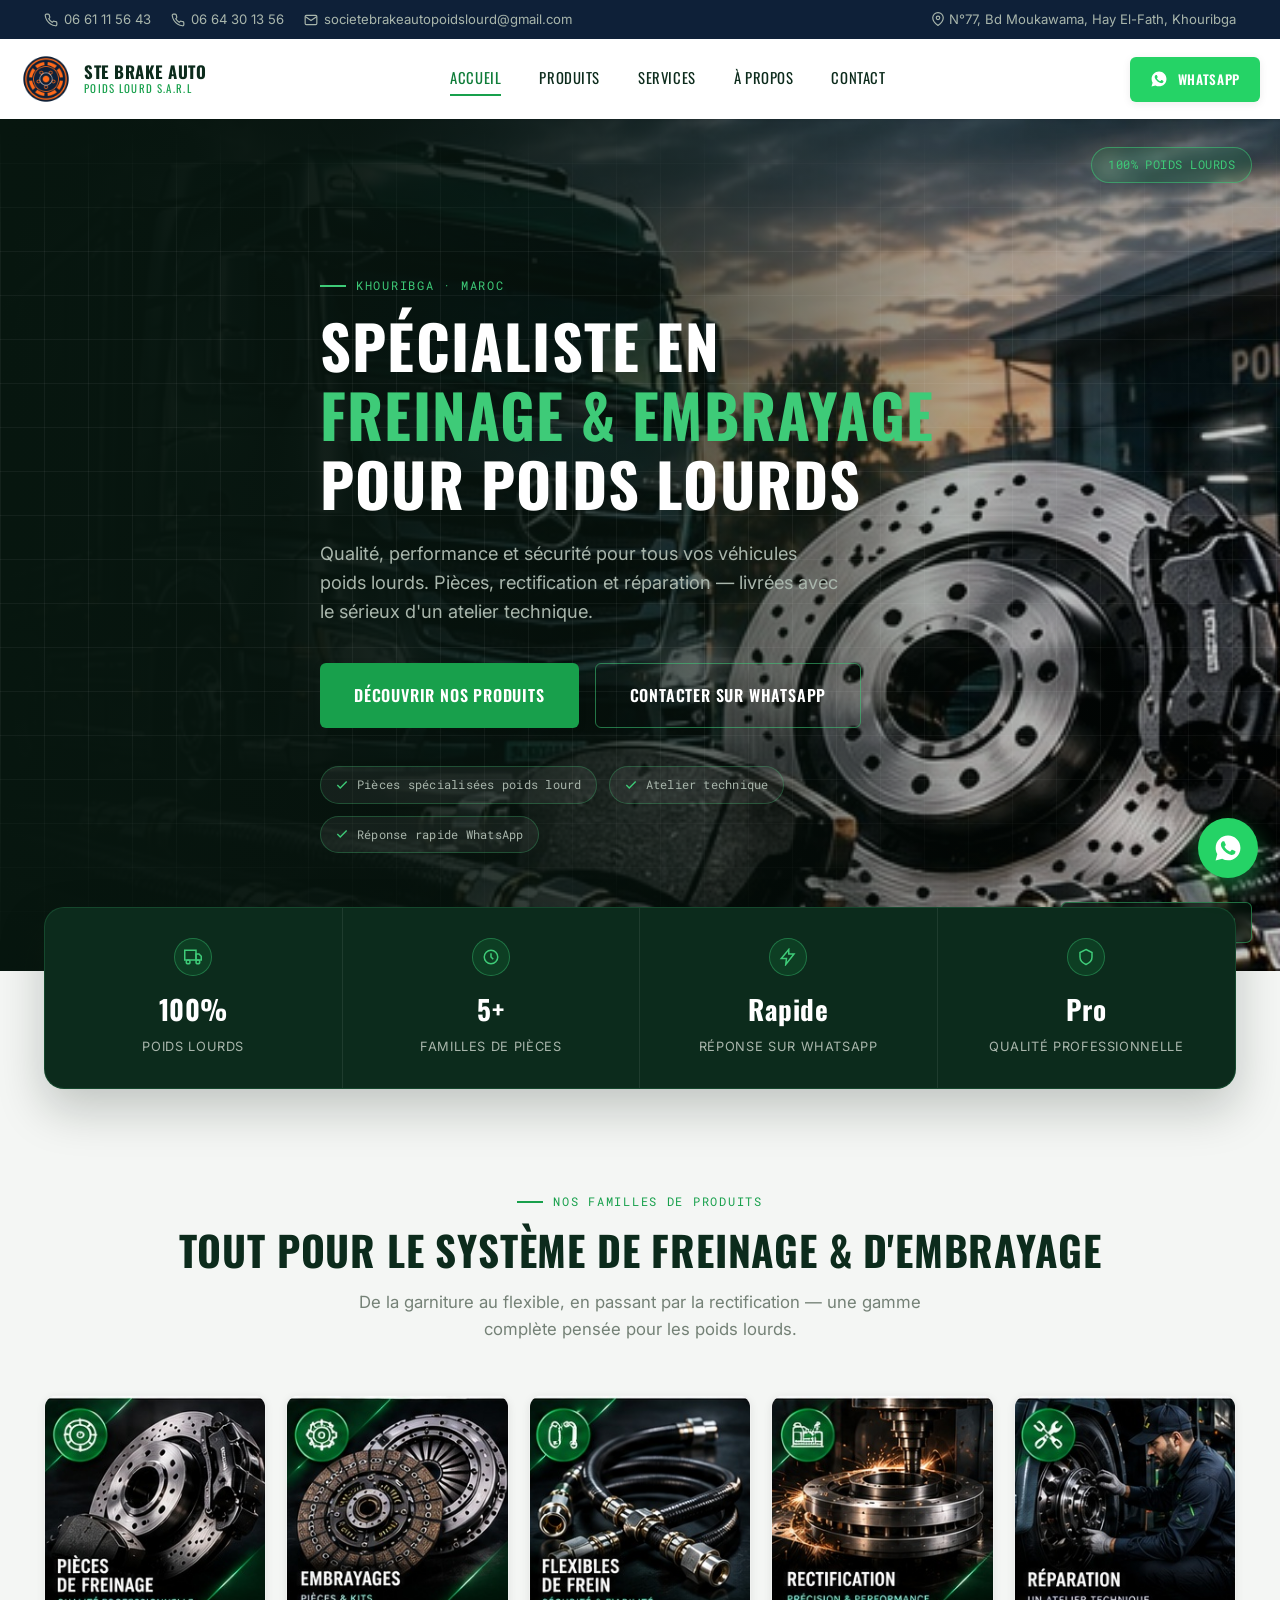
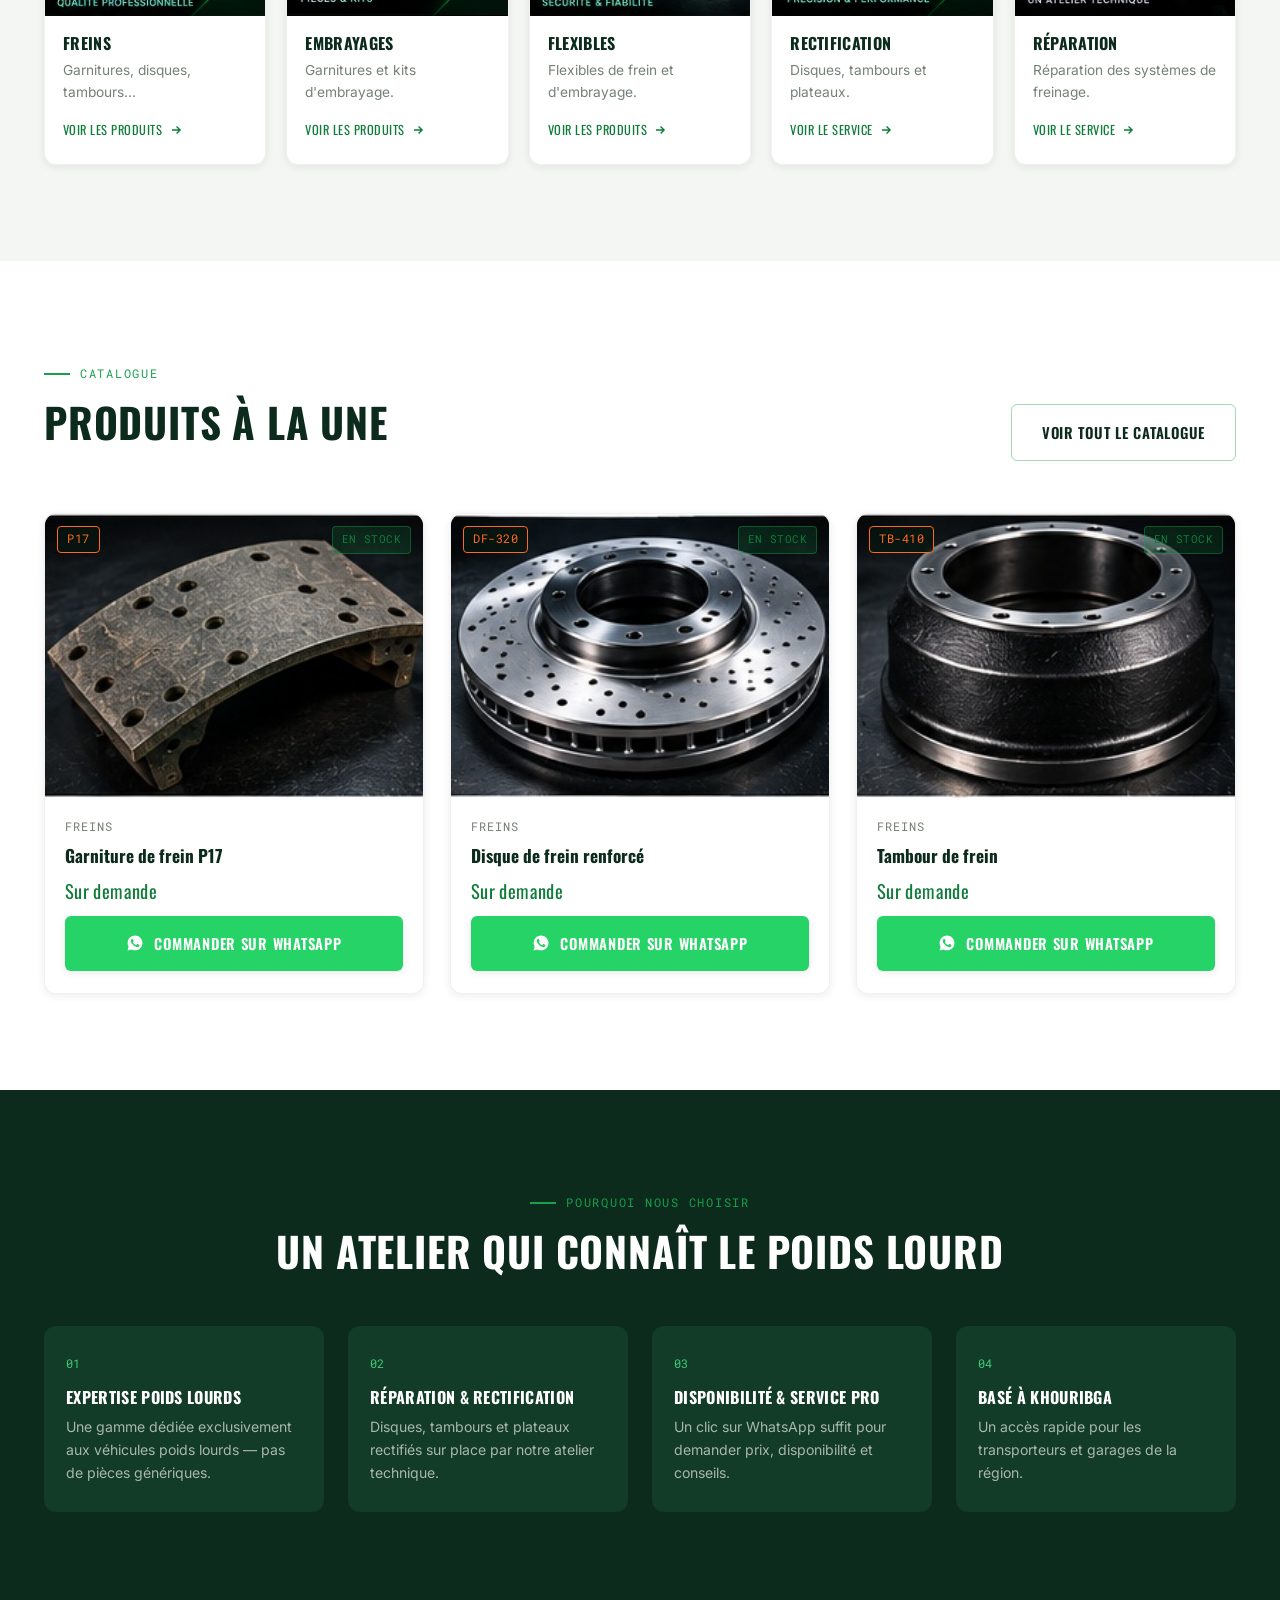
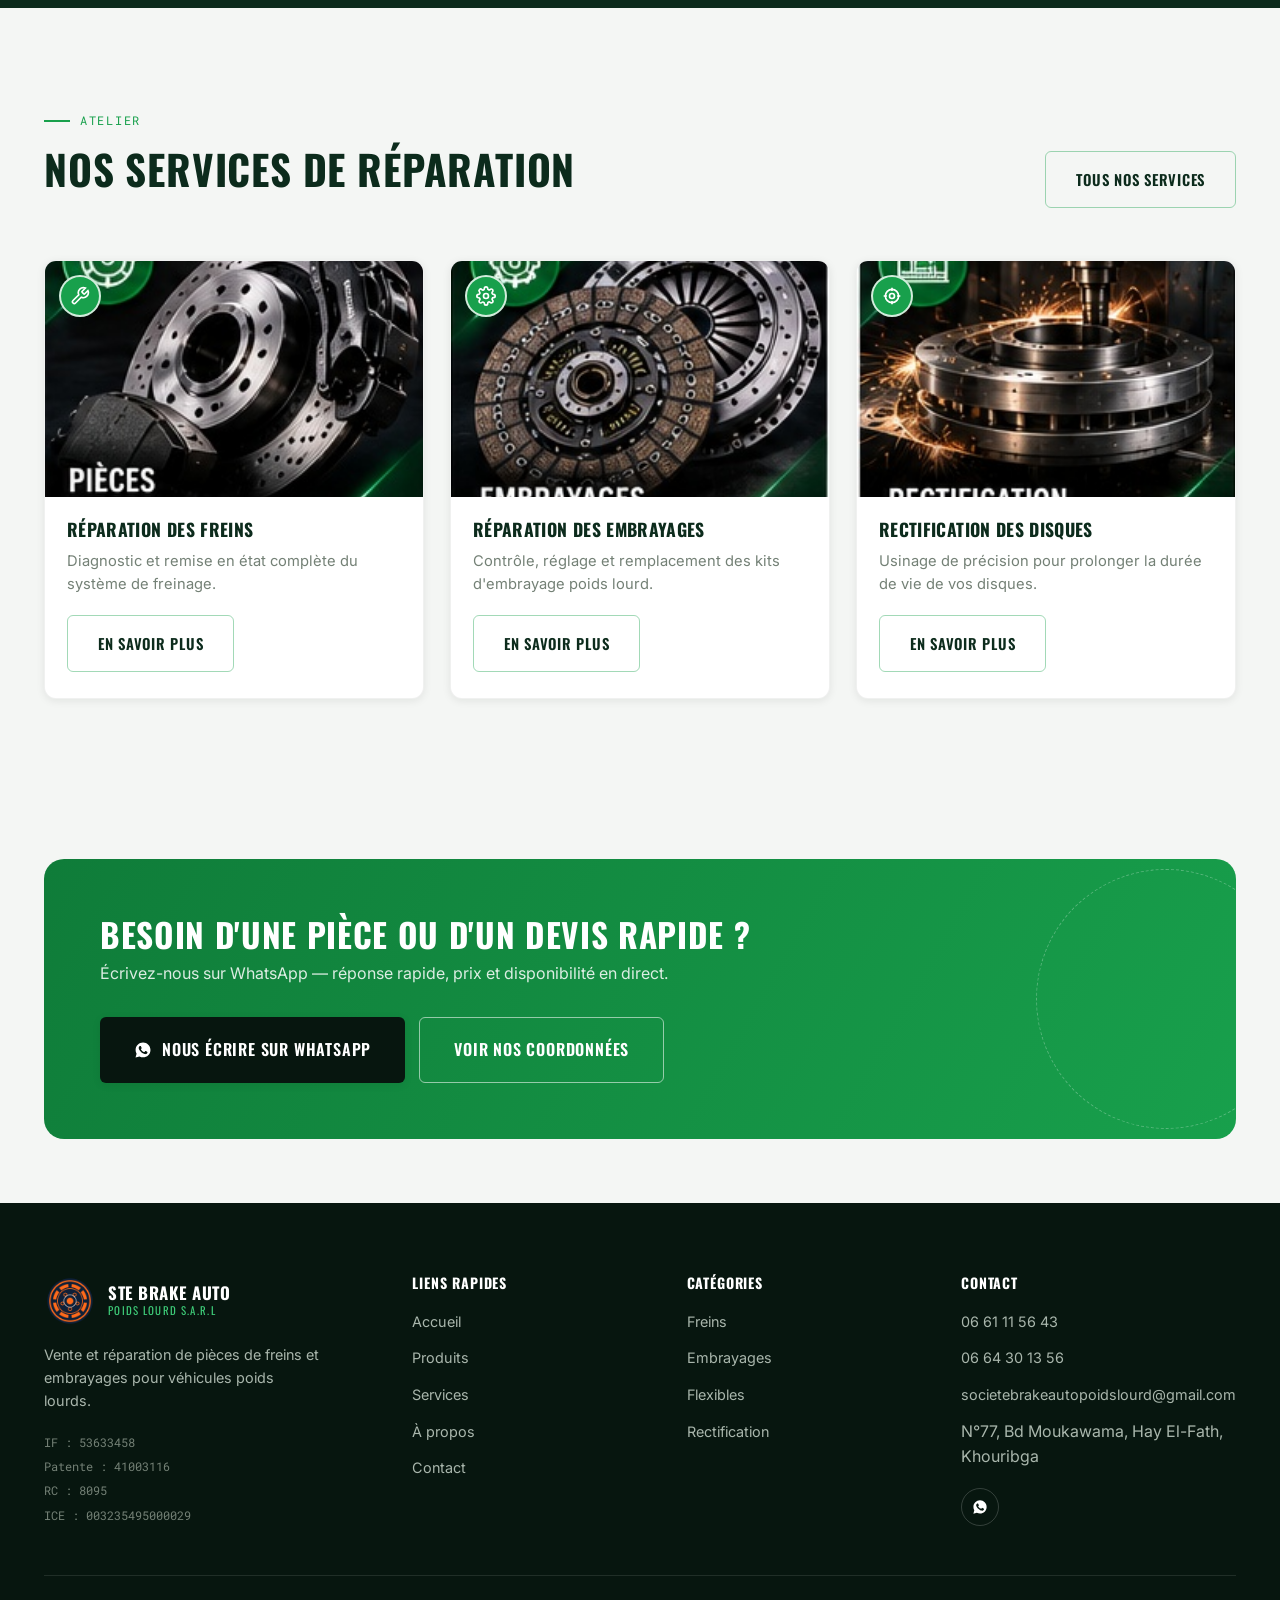
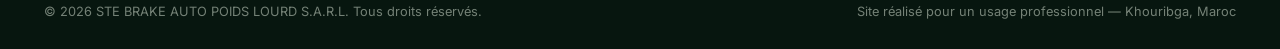
==== commit 2298d1a4: "hh" ====
--- a/index.html
+++ b/index.html
@@ -65,25 +65,54 @@
 <main>
   <!-- ============================== HERO ============================== -->
   <section class="hero">
-    <div class="container hero-grid">
+    <div class="hero-media">
+      <img src="./images/hero/hero-truck.jpg" alt="Camion poids lourd et système de freinage STE BRAKE AUTO">
+    </div>
+    <span class="hero-media-badge">100% Poids lourds</span>
+    <span class="hero-tag">SYS. FREINAGE / SPEC-01</span>
+
+    <div class="container hero-inner">
       <div class="hero-copy">
         <span class="eyebrow">Khouribga · Maroc</span>
-        <h1>Votre spécialiste en <em>freins &amp; embrayages</em> pour poids lourds</h1>
+        <h1>Spécialiste en <em>freinage &amp; embrayage</em> pour poids lourds</h1>
         <p class="lead">Qualité, performance et sécurité pour tous vos véhicules poids lourds. Pièces, rectification et réparation — livrées avec le sérieux d'un atelier technique.</p>
         <div class="hero-actions">
           <a href="./produits.html" class="btn btn-primary btn-lg">Découvrir nos produits</a>
-          <a href="#" data-wa="general" class="btn btn-outline btn-lg">Nous contacter sur WhatsApp</a>
-        </div>
-        <div class="hero-stats">
-          <div><strong>5+</strong><span>Familles de pièces</span></div>
-          <div><strong>100%</strong><span>Poids lourds</span></div>
-          <div><strong>24h</strong><span>Réponse WhatsApp</span></div>
-        </div>
-      </div>
-      <div class="hero-visual">
-        <img src="./images/hero/hero-truck.jpg" alt="Illustration technique d'un système de freinage poids lourd">
-        <div class="frame-corner"></div>
-        <div class="hero-tag">SYS. FREINAGE / SPEC-01</div>
+          <a href="#" data-wa="general" class="btn btn-outline btn-lg">Contacter sur WhatsApp</a>
+        </div>
+        <div class="hero-badges">
+          <span class="hero-badge"><svg viewBox="0 0 24 24" fill="none" stroke="currentColor" stroke-width="2.4"><path d="M20 6 9 17l-5-5"/></svg> Pièces spécialisées poids lourd</span>
+          <span class="hero-badge"><svg viewBox="0 0 24 24" fill="none" stroke="currentColor" stroke-width="2.4"><path d="M20 6 9 17l-5-5"/></svg> Atelier technique</span>
+          <span class="hero-badge"><svg viewBox="0 0 24 24" fill="none" stroke="currentColor" stroke-width="2.4"><path d="M20 6 9 17l-5-5"/></svg> Réponse rapide WhatsApp</span>
+        </div>
+      </div>
+    </div>
+  </section>
+
+  <!-- ============================== TRUST / KEY NUMBERS ============================== -->
+  <section class="stats-bar">
+    <div class="container">
+      <div class="stats-grid">
+        <div class="stat-item">
+          <div class="stat-icon"><svg viewBox="0 0 24 24" fill="none" stroke="currentColor" stroke-width="2"><path d="M1 3h15v13H1z"/><path d="M16 8h4l3 3v5h-7V8z"/><circle cx="5.5" cy="18.5" r="2.5"/><circle cx="18.5" cy="18.5" r="2.5"/></svg></div>
+          <strong>100%</strong>
+          <span>Poids lourds</span>
+        </div>
+        <div class="stat-item">
+          <div class="stat-icon"><svg viewBox="0 0 24 24" fill="none" stroke="currentColor" stroke-width="2"><circle cx="12" cy="12" r="9"/><path d="M12 7v5l3 3"/></svg></div>
+          <strong>5+</strong>
+          <span>Familles de pièces</span>
+        </div>
+        <div class="stat-item">
+          <div class="stat-icon"><svg viewBox="0 0 24 24" fill="none" stroke="currentColor" stroke-width="2"><path d="M13 2 3 14h7l-1 8 11-14h-7l0-6z"/></svg></div>
+          <strong>Rapide</strong>
+          <span>Réponse sur WhatsApp</span>
+        </div>
+        <div class="stat-item">
+          <div class="stat-icon"><svg viewBox="0 0 24 24" fill="none" stroke="currentColor" stroke-width="2"><path d="m12 2 8 4v6c0 5-3.5 8-8 10-4.5-2-8-5-8-10V6z"/></svg></div>
+          <strong>Pro</strong>
+          <span>Qualité professionnelle</span>
+        </div>
       </div>
     </div>
   </section>
@@ -99,23 +128,43 @@
       <div class="cat-grid">
         <a href="./produits.html?categorie=freins" class="cat-card">
           <div class="cat-img"><img src="./images/icons/cat-freins.jpg" alt="Freins poids lourds" loading="lazy"></div>
-          <div class="cat-card-body"><h3>Freins</h3><p>Garnitures, disques, tambours...</p></div>
+          <div class="cat-card-body">
+            <h3>Freins</h3>
+            <p>Garnitures, disques, tambours...</p>
+            <span class="cat-cta">Voir les produits <svg viewBox="0 0 24 24" fill="none" stroke="currentColor" stroke-width="2.4"><path d="M5 12h14M13 6l6 6-6 6"/></svg></span>
+          </div>
         </a>
         <a href="./produits.html?categorie=embrayages" class="cat-card">
           <div class="cat-img"><img src="./images/icons/cat-embrayages.jpg" alt="Embrayages poids lourds" loading="lazy"></div>
-          <div class="cat-card-body"><h3>Embrayages</h3><p>Garnitures et kits d'embrayage.</p></div>
+          <div class="cat-card-body">
+            <h3>Embrayages</h3>
+            <p>Garnitures et kits d'embrayage.</p>
+            <span class="cat-cta">Voir les produits <svg viewBox="0 0 24 24" fill="none" stroke="currentColor" stroke-width="2.4"><path d="M5 12h14M13 6l6 6-6 6"/></svg></span>
+          </div>
         </a>
         <a href="./produits.html?categorie=flexibles" class="cat-card">
           <div class="cat-img"><img src="./images/icons/cat-flexibles.jpg" alt="Flexibles de frein" loading="lazy"></div>
-          <div class="cat-card-body"><h3>Flexibles</h3><p>Flexibles de frein et d'embrayage.</p></div>
+          <div class="cat-card-body">
+            <h3>Flexibles</h3>
+            <p>Flexibles de frein et d'embrayage.</p>
+            <span class="cat-cta">Voir les produits <svg viewBox="0 0 24 24" fill="none" stroke="currentColor" stroke-width="2.4"><path d="M5 12h14M13 6l6 6-6 6"/></svg></span>
+          </div>
         </a>
         <a href="./services.html" class="cat-card">
           <div class="cat-img"><img src="./images/icons/cat-rectification.jpg" alt="Rectification" loading="lazy"></div>
-          <div class="cat-card-body"><h3>Rectification</h3><p>Disques, tambours et plateaux.</p></div>
+          <div class="cat-card-body">
+            <h3>Rectification</h3>
+            <p>Disques, tambours et plateaux.</p>
+            <span class="cat-cta">Voir le service <svg viewBox="0 0 24 24" fill="none" stroke="currentColor" stroke-width="2.4"><path d="M5 12h14M13 6l6 6-6 6"/></svg></span>
+          </div>
         </a>
         <a href="./services.html" class="cat-card">
           <div class="cat-img"><img src="./images/icons/cat-reparation.jpg" alt="Réparation" loading="lazy"></div>
-          <div class="cat-card-body"><h3>Réparation</h3><p>Réparation des systèmes de freinage.</p></div>
+          <div class="cat-card-body">
+            <h3>Réparation</h3>
+            <p>Réparation des systèmes de freinage.</p>
+            <span class="cat-cta">Voir le service <svg viewBox="0 0 24 24" fill="none" stroke="currentColor" stroke-width="2.4"><path d="M5 12h14M13 6l6 6-6 6"/></svg></span>
+          </div>
         </a>
       </div>
     </div>
@@ -147,17 +196,17 @@
       <div class="feature-grid">
         <div class="feature-card">
           <span class="num">01</span>
-          <h3>Pièces spécialisées</h3>
+          <h3>Expertise poids lourds</h3>
           <p>Une gamme dédiée exclusivement aux véhicules poids lourds — pas de pièces génériques.</p>
         </div>
         <div class="feature-card">
           <span class="num">02</span>
-          <h3>Rectification &amp; réparation</h3>
+          <h3>Réparation &amp; rectification</h3>
           <p>Disques, tambours et plateaux rectifiés sur place par notre atelier technique.</p>
         </div>
         <div class="feature-card">
           <span class="num">03</span>
-          <h3>Commande simplifiée</h3>
+          <h3>Disponibilité &amp; service pro</h3>
           <p>Un clic sur WhatsApp suffit pour demander prix, disponibilité et conseils.</p>
         </div>
         <div class="feature-card">
@@ -181,7 +230,10 @@
       </div>
       <div class="services-grid">
         <div class="service-card">
-          <div class="service-thumb"><img src="./images/icons/cat-freins.jpg" alt="Réparation des freins" loading="lazy"></div>
+          <div class="service-thumb">
+            <span class="service-icon-badge"><svg viewBox="0 0 24 24" fill="none" stroke="currentColor" stroke-width="2"><path d="M14.7 6.3a1 1 0 0 0 0 1.4l1.6 1.6a1 1 0 0 0 1.4 0l3.77-3.77a6 6 0 0 1-7.94 7.94l-6.91 6.91a2.12 2.12 0 0 1-3-3l6.91-6.91a6 6 0 0 1 7.94-7.94l-3.76 3.76z"/></svg></span>
+            <img src="./images/icons/cat-freins.jpg" alt="Réparation des freins" loading="lazy">
+          </div>
           <div class="service-body">
             <h3>Réparation des freins</h3>
             <p>Diagnostic et remise en état complète du système de freinage.</p>
@@ -189,7 +241,10 @@
           </div>
         </div>
         <div class="service-card">
-          <div class="service-thumb"><img src="./images/icons/cat-embrayages.jpg" alt="Réparation des embrayages" loading="lazy"></div>
+          <div class="service-thumb">
+            <span class="service-icon-badge"><svg viewBox="0 0 24 24" fill="none" stroke="currentColor" stroke-width="2"><circle cx="12" cy="12" r="3"/><path d="M19.4 15a1.65 1.65 0 0 0 .33 1.82l.06.06a2 2 0 1 1-2.83 2.83l-.06-.06a1.65 1.65 0 0 0-1.82-.33 1.65 1.65 0 0 0-1 1.51V21a2 2 0 0 1-4 0v-.09A1.65 1.65 0 0 0 9 19.4a1.65 1.65 0 0 0-1.82.33l-.06.06a2 2 0 1 1-2.83-2.83l.06-.06a1.65 1.65 0 0 0 .33-1.82 1.65 1.65 0 0 0-1.51-1H3a2 2 0 0 1 0-4h.09A1.65 1.65 0 0 0 4.6 9a1.65 1.65 0 0 0-.33-1.82l-.06-.06a2 2 0 1 1 2.83-2.83l.06.06a1.65 1.65 0 0 0 1.82.33H9a1.65 1.65 0 0 0 1-1.51V3a2 2 0 0 1 4 0v.09a1.65 1.65 0 0 0 1 1.51 1.65 1.65 0 0 0 1.82-.33l.06-.06a2 2 0 1 1 2.83 2.83l-.06.06a1.65 1.65 0 0 0-.33 1.82V9a1.65 1.65 0 0 0 1.51 1H21a2 2 0 0 1 0 4h-.09a1.65 1.65 0 0 0-1.51 1z"/></svg></span>
+            <img src="./images/icons/cat-embrayages.jpg" alt="Réparation des embrayages" loading="lazy">
+          </div>
           <div class="service-body">
             <h3>Réparation des embrayages</h3>
             <p>Contrôle, réglage et remplacement des kits d'embrayage poids lourd.</p>
@@ -197,7 +252,10 @@
           </div>
         </div>
         <div class="service-card">
-          <div class="service-thumb"><img src="./images/icons/cat-rectification.jpg" alt="Rectification des disques" loading="lazy"></div>
+          <div class="service-thumb">
+            <span class="service-icon-badge"><svg viewBox="0 0 24 24" fill="none" stroke="currentColor" stroke-width="2"><circle cx="12" cy="12" r="8"/><circle cx="12" cy="12" r="3"/><path d="M12 2v4M12 18v4M2 12h4M18 12h4"/></svg></span>
+            <img src="./images/icons/cat-rectification.jpg" alt="Rectification des disques" loading="lazy">
+          </div>
           <div class="service-body">
             <h3>Rectification des disques</h3>
             <p>Usinage de précision pour prolonger la durée de vie de vos disques.</p>
@@ -208,10 +266,10 @@
     </div>
   </section>
 
-  <!-- ============================== CTA BAND ============================== -->
+  <!-- ============================== CTA BAND (WHATSAPP) ============================== -->
   <section class="section-tight">
     <div class="container">
-      <div class="cta-band">
+      <div class="cta-band cta-whatsapp">
         <div>
           <h2>Besoin d'une pièce ou d'un devis rapide ?</h2>
           <p>Écrivez-nous sur WhatsApp — réponse rapide, prix et disponibilité en direct.</p>
--- a/css/style.css
+++ b/css/style.css
@@ -1,7 +1,11 @@
 /* =========================================================================
    STE BRAKE AUTO POIDS LOURD — Stylesheet
-   Design language: "technical blueprint" — navy + orange, schematic lines,
-   stamped reference tags, brake-disc motifs. See README for palette notes.
+   Design language: automotive / industrial, GREEN-led brand palette.
+   Green is the primary brand color (navigation, CTAs, hovers, highlights).
+   Dark green / black-green carries the strong-contrast sections (hero,
+   footer, feature blocks). Blue is kept only as a small secondary/dark
+   accent (top contact bar). Orange is reserved for two tiny functional
+   accents only: the reference-code stamp and "on order" status badges.
    ========================================================================= */
 
 /* ---------- Fonts ---------- */
@@ -9,17 +13,37 @@
 
 /* ---------- Design tokens ---------- */
 :root{
-  --navy-900:#081527;
-  --navy-800:#0e2038;
-  --navy-700:#16304f;
-  --navy-600:#1d3d63;
-  --steel:#7c8a9a;
-  --steel-light:#aab6c2;
-  --ink:#16212e;
-  --offwhite:#f4f6f8;
+  /* Primary brand green scale */
+  --green-900:#07160f;   /* black-green — deepest contrast, near-black */
+  --green-800:#0c2b1c;   /* main dark green — hero / footer / dark sections */
+  --green-700:#123c27;   /* secondary dark green — gradients, panels */
+  --green-600:#175334;   /* mid dark green */
+  --green:#18a04c;       /* brand green — primary buttons, active states */
+  --green-dark:#0f7c39;  /* hover / pressed state for brand green */
+  --green-light:#3ecb78; /* light green — highlights on dark backgrounds */
+  --green-tint:rgba(24,160,76,.10);
+
+  /* Legacy alias names kept so every existing rule below still resolves —
+     these now POINT TO THE GREEN SCALE (dark backgrounds & dark text used
+     to be blue/navy; they are green now). Only .topbar keeps real blue. */
+  --navy-900:var(--green-800);
+  --navy-800:var(--green-700);
+  --navy-700:var(--green-600);
+  --navy-600:var(--green-600);
+
+  /* Small secondary/dark blue accent — used ONLY for the thin top bar */
+  --topbar-blue:#0e2038;
+
+  --steel:#748176;
+  --steel-light:#a9b6ac;
+  --ink:#12201a;
+  --offwhite:#f4f6f4;
   --white:#ffffff;
+
+  /* Orange — tiny functional accent only (reference tags / "on order" status) */
   --orange:#ff6a1a;
   --orange-dark:#e0530a;
+
   --whatsapp:#25d366;
   --whatsapp-dark:#1ebe5b;
 
@@ -31,9 +55,9 @@
   --radius-md:12px;
   --radius-lg:20px;
 
-  --shadow-sm:0 2px 8px rgba(8,21,39,.08);
-  --shadow-md:0 8px 24px rgba(8,21,39,.12);
-  --shadow-lg:0 20px 48px rgba(8,21,39,.22);
+  --shadow-sm:0 2px 8px rgba(7,22,15,.08);
+  --shadow-md:0 8px 24px rgba(7,22,15,.12);
+  --shadow-lg:0 20px 48px rgba(7,22,15,.22);
 
   --container:1240px;
   --header-h:132px;
@@ -56,13 +80,27 @@
 button{font-family:inherit;cursor:pointer;border:none;background:none;}
 input,textarea,select{font-family:inherit;font-size:1rem;}
 h1,h2,h3,h4{font-family:var(--font-display);text-transform:uppercase;letter-spacing:.02em;line-height:1.15;color:var(--navy-900);}
-:focus-visible{outline:3px solid var(--orange);outline-offset:3px;}
+:focus-visible{outline:3px solid var(--green);outline-offset:3px;}
 
 .container{max-width:var(--container);margin:0 auto;padding:0 24px;}
 
 @media (prefers-reduced-motion: reduce){
   *{animation-duration:.001ms !important;animation-iteration-count:1 !important;transition-duration:.001ms !important;scroll-behavior:auto !important;}
 }
+
+/* ---------- Fade-in on load (small, professional, no JS required) ---------- */
+@keyframes fadeInUp{
+  from{opacity:0;transform:translateY(16px);}
+  to{opacity:1;transform:translateY(0);}
+}
+.hero-copy{animation:fadeInUp .7s ease both;}
+.hero-visual{animation:fadeInUp .8s ease .12s both;}
+.section-head{animation:fadeInUp .6s ease both;}
+.cat-grid .cat-card{animation:fadeInUp .5s ease both;}
+.cat-grid .cat-card:nth-child(2){animation-delay:.05s;}
+.cat-grid .cat-card:nth-child(3){animation-delay:.1s;}
+.cat-grid .cat-card:nth-child(4){animation-delay:.15s;}
+.cat-grid .cat-card:nth-child(5){animation-delay:.2s;}
 
 /* ---------- Utility ---------- */
 .eyebrow{
@@ -70,13 +108,13 @@
   font-size:.78rem;
   letter-spacing:.14em;
   text-transform:uppercase;
-  color:var(--orange);
+  color:var(--green);
   display:inline-flex;
   align-items:center;
   gap:10px;
   margin-bottom:14px;
 }
-.eyebrow::before{content:"";width:26px;height:2px;background:var(--orange);display:inline-block;}
+.eyebrow::before{content:"";width:26px;height:2px;background:var(--green);display:inline-block;}
 .section{padding:96px 0;}
 .section-tight{padding:64px 0;}
 .section-title{font-size:clamp(1.9rem,3.2vw,2.7rem);margin-bottom:16px;}
@@ -86,7 +124,7 @@
 .section-head.center .section-sub{margin-left:auto;margin-right:auto;}
 .section-head.split{display:flex;justify-content:space-between;align-items:flex-end;gap:24px;flex-wrap:wrap;}
 
-.bg-navy{background:var(--navy-900);color:var(--white);}
+.bg-navy{background:var(--green-800);color:var(--white);}
 .bg-navy h1,.bg-navy h2,.bg-navy h3,.bg-navy h4{color:var(--white);}
 .bg-navy .section-sub{color:var(--steel-light);}
 
@@ -95,48 +133,60 @@
   font-family:var(--font-display);text-transform:uppercase;letter-spacing:.05em;
   font-size:.92rem;font-weight:600;
   padding:16px 30px;border-radius:var(--radius-sm);
-  transition:transform .18s ease, box-shadow .18s ease, background .18s ease;
+  transition:transform .18s ease, box-shadow .18s ease, background .18s ease, border-color .18s ease, color .18s ease;
   white-space:nowrap;
 }
 .btn svg{width:18px;height:18px;flex:none;}
 .btn:hover{transform:translateY(-2px);}
-.btn-primary{background:var(--orange);color:var(--white);box-shadow:var(--shadow-sm);}
-.btn-primary:hover{background:var(--orange-dark);box-shadow:var(--shadow-md);}
-.btn-outline{background:transparent;color:var(--white);border:1.5px solid rgba(255,255,255,.4);}
-.btn-outline:hover{border-color:var(--white);background:rgba(255,255,255,.08);}
-.btn-outline-navy{background:transparent;color:var(--navy-900);border:1.5px solid rgba(8,21,39,.3);}
-.btn-outline-navy:hover{border-color:var(--navy-900);background:rgba(8,21,39,.05);}
+.btn:active{transform:translateY(0);}
+
+/* Primary CTA — brand green */
+.btn-primary{background:var(--green);color:var(--white);box-shadow:var(--shadow-sm);}
+.btn-primary:hover{background:var(--green-dark);box-shadow:0 10px 26px rgba(24,160,76,.35);}
+
+/* Secondary — transparent / dark, green border, for use on dark backgrounds */
+.btn-outline{background:transparent;color:var(--white);border:1.5px solid rgba(62,203,120,.55);}
+.btn-outline:hover{border-color:var(--green-light);background:rgba(62,203,120,.1);}
+
+/* Secondary — for use on light/white backgrounds */
+.btn-outline-navy{background:transparent;color:var(--green-800);border:1.5px solid rgba(24,160,76,.4);}
+.btn-outline-navy:hover{border-color:var(--green);background:var(--green-tint);color:var(--green-dark);}
+
 .btn-whatsapp{background:var(--whatsapp);color:var(--white);box-shadow:var(--shadow-sm);}
 .btn-whatsapp:hover{background:var(--whatsapp-dark);box-shadow:var(--shadow-md);}
 .btn-block{width:100%;}
 .btn-lg{padding:19px 34px;font-size:1rem;}
 
+/* Reference-code stamp — intentional small orange accent (technical tag) */
 .ref-tag{
   font-family:var(--font-mono);font-size:.72rem;letter-spacing:.05em;
   border:1px solid var(--orange);color:var(--orange);
   padding:3px 9px;border-radius:4px;display:inline-block;
 }
 
-/* ---------- Top bar ---------- */
-.topbar{background:var(--navy-900);color:var(--steel-light);font-size:.82rem;}
+/* ---------- Top bar (only place the small secondary blue lives) ---------- */
+.topbar{background:var(--topbar-blue);color:var(--steel-light);font-size:.82rem;}
 .topbar .container{display:flex;justify-content:space-between;align-items:center;padding-top:9px;padding-bottom:9px;gap:16px;flex-wrap:wrap;}
 .topbar-left,.topbar-right{display:flex;gap:20px;flex-wrap:wrap;align-items:center;}
 .topbar a{display:inline-flex;align-items:center;gap:6px;transition:color .15s;}
-.topbar a:hover{color:var(--orange);}
+.topbar a:hover{color:var(--green-light);}
 .topbar svg{width:14px;height:14px;flex:none;}
 
 /* ---------- Header ---------- */
 .site-header{
   position:sticky;top:0;z-index:200;
   background:var(--white);
-  box-shadow:0 1px 0 rgba(8,21,39,.08);
-}
-.header-main{display:flex;align-items:center;justify-content:space-between;gap:24px;padding:14px 0;}
+  box-shadow:0 1px 0 rgba(7,22,15,.08);
+  transition:box-shadow .2s ease, padding .2s ease;
+}
+.site-header.scrolled{box-shadow:0 4px 18px rgba(7,22,15,.10);}
+.header-main{display:flex;align-items:center;justify-content:space-between;gap:24px;padding:14px 0;transition:padding .2s ease;}
+.site-header.scrolled .header-main{padding:10px 0;}
 .brand{display:flex;align-items:center;gap:12px;flex:none;}
-.brand img{width:52px;height:52px;}
+.brand img{width:52px;height:52px;transition:transform .2s ease;}
 .brand-text{font-family:var(--font-display);line-height:1.1;}
 .brand-text strong{display:block;font-size:1.05rem;letter-spacing:.03em;color:var(--navy-900);}
-.brand-text span{display:block;font-size:.68rem;letter-spacing:.12em;color:var(--orange);text-transform:uppercase;margin-top:2px;}
+.brand-text span{display:block;font-size:.68rem;letter-spacing:.12em;color:var(--green);text-transform:uppercase;margin-top:2px;}
 
 .main-nav ul{display:flex;gap:6px;align-items:center;}
 .main-nav a{
@@ -144,8 +194,8 @@
   padding:10px 16px;border-radius:var(--radius-sm);color:var(--navy-900);position:relative;
   transition:color .15s;
 }
-.main-nav a:hover,.main-nav a.active{color:var(--orange);}
-.main-nav a.active::after{content:"";position:absolute;left:16px;right:16px;bottom:2px;height:2px;background:var(--orange);}
+.main-nav a:hover,.main-nav a.active{color:var(--green-dark);}
+.main-nav a.active::after{content:"";position:absolute;left:16px;right:16px;bottom:2px;height:2px;background:var(--green);}
 
 .header-actions{display:flex;align-items:center;gap:14px;}
 .header-actions .btn{padding:12px 20px;font-size:.82rem;}
@@ -158,15 +208,15 @@
 @media (max-width:960px){
   .main-nav{
     position:fixed;inset:0 0 0 auto;top:0;height:100vh;width:min(320px,86vw);
-    background:var(--navy-900);padding:100px 28px 40px;
+    background:var(--green-800);padding:100px 28px 40px;
     transform:translateX(100%);transition:transform .28s ease;overflow-y:auto;z-index:210;
   }
   .main-nav.open{transform:translateX(0);}
   .main-nav ul{flex-direction:column;align-items:flex-start;gap:2px;width:100%;}
   .main-nav a{color:var(--white);width:100%;padding:14px 10px;font-size:1.05rem;}
   .main-nav a.active::after{display:none;}
-  .main-nav a.active{color:var(--orange);}
-  .nav-overlay{position:fixed;inset:0;background:rgba(8,21,39,.55);opacity:0;pointer-events:none;transition:opacity .25s;z-index:205;}
+  .main-nav a.active{color:var(--green-light);}
+  .nav-overlay{position:fixed;inset:0;background:rgba(7,22,15,.55);opacity:0;pointer-events:none;transition:opacity .25s;z-index:205;}
   .nav-overlay.open{opacity:1;pointer-events:auto;}
   .hamburger{display:flex;}
   .header-actions .btn-outline-navy-label{display:none;}
@@ -178,57 +228,141 @@
 }
 
 /* ---------- Hero ---------- */
+/* Full-bleed premium hero: photo fills the whole section, a dark-green
+   gradient washes in from the left so the headline stays readable while
+   the truck/brake visual remains visible on the right. */
 .hero{
-  position:relative;background:var(--navy-900);color:var(--white);
-  overflow:hidden;padding:110px 0 130px;
+  position:relative;color:var(--white);
+  overflow:hidden;
+  min-height:640px;
+  display:flex;align-items:center;
+  padding:150px 0 118px;
+}
+.hero-media{position:absolute;inset:0;z-index:0;background:var(--green-900);}
+.hero-media img{width:100%;height:100%;object-fit:cover;object-position:70% center;opacity:.92;}
+.hero-media::after{
+  content:"";position:absolute;inset:0;
+  background:linear-gradient(90deg,
+    var(--green-900) 0%,
+    rgba(7,20,14,.94) 28%,
+    rgba(7,20,14,.68) 52%,
+    rgba(7,20,14,.28) 74%,
+    rgba(7,20,14,.08) 100%);
 }
 .hero::before{
-  content:"";position:absolute;inset:0;
+  content:"";position:absolute;inset:0;z-index:1;
   background-image:
     linear-gradient(rgba(255,255,255,.05) 1px, transparent 1px),
     linear-gradient(90deg, rgba(255,255,255,.05) 1px, transparent 1px);
   background-size:44px 44px;
   mask-image:linear-gradient(180deg, transparent, #000 15%, #000 70%, transparent);
 }
-.hero-grid{position:relative;z-index:2;display:grid;grid-template-columns:1.05fr .95fr;gap:40px;align-items:center;}
-.hero-copy .eyebrow{color:var(--orange);}
-.hero h1{font-size:clamp(2.2rem,4.6vw,3.6rem);margin-bottom:22px;color:var(--white);}
-.hero h1 em{font-style:normal;color:var(--orange);}
-.hero p.lead{font-size:1.12rem;color:var(--steel-light);max-width:520px;margin-bottom:36px;}
-.hero-actions{display:flex;gap:16px;flex-wrap:wrap;margin-bottom:44px;}
-.hero-stats{display:flex;gap:36px;flex-wrap:wrap;}
-.hero-stats div strong{display:block;font-family:var(--font-display);font-size:1.7rem;color:var(--white);}
-.hero-stats div span{font-size:.8rem;color:var(--steel-light);text-transform:uppercase;letter-spacing:.06em;}
-
-.hero-visual{position:relative;height:420px;display:flex;align-items:center;justify-content:center;}
-.hero-visual img{position:absolute;inset:0;width:100%;height:100%;object-fit:cover;border-radius:var(--radius-lg);opacity:.9;}
-.hero-visual .frame-corner{position:absolute;inset:18px;border:1px solid rgba(255,255,255,.25);border-radius:var(--radius-md);pointer-events:none;}
+.hero-inner{position:relative;z-index:2;}
+.hero-copy{max-width:640px;}
+.hero-copy .eyebrow{color:var(--green-light);}
+.hero-copy .eyebrow::before{background:var(--green-light);}
+.hero h1{font-size:clamp(2.3rem,4.8vw,3.75rem);margin-bottom:22px;color:var(--white);}
+.hero h1 em{font-style:normal;color:var(--green-light);}
+.hero p.lead{font-size:1.14rem;color:var(--steel-light);max-width:520px;margin-bottom:36px;}
+.hero-actions{display:flex;gap:16px;flex-wrap:wrap;margin-bottom:38px;}
+
+/* Small trust chips under the CTAs */
+.hero-badges{display:flex;gap:12px;flex-wrap:wrap;}
+.hero-badge{
+  display:inline-flex;align-items:center;gap:8px;
+  font-family:var(--font-mono);font-size:.76rem;letter-spacing:.02em;
+  color:var(--steel-light);
+  background:rgba(255,255,255,.06);border:1px solid rgba(62,203,120,.28);
+  padding:8px 14px;border-radius:999px;
+}
+.hero-badge svg{width:14px;height:14px;flex:none;color:var(--green-light);}
+
+/* Spec chips overlaid on the photo (kept minimal — technical/blueprint feel) */
 .hero-tag{
-  position:absolute;bottom:22px;left:22px;z-index:3;
-  background:rgba(8,21,39,.72);backdrop-filter:blur(4px);
-  border:1px solid rgba(255,106,26,.5);border-radius:var(--radius-sm);
-  padding:10px 14px;font-family:var(--font-mono);font-size:.75rem;color:var(--orange);
+  position:absolute;z-index:3;bottom:28px;right:28px;
+  background:rgba(7,22,15,.72);backdrop-filter:blur(4px);
+  border:1px solid rgba(62,203,120,.5);border-radius:var(--radius-sm);
+  padding:10px 14px;font-family:var(--font-mono);font-size:.75rem;color:var(--green-light);
+}
+.hero-media-badge{
+  position:absolute;z-index:3;top:28px;right:28px;
+  background:rgba(24,160,76,.16);backdrop-filter:blur(4px);
+  border:1px solid rgba(62,203,120,.55);border-radius:999px;
+  padding:8px 16px;font-family:var(--font-mono);font-size:.72rem;letter-spacing:.04em;
+  color:var(--green-light);text-transform:uppercase;
 }
 
 @media (max-width:960px){
-  .hero-grid{grid-template-columns:1fr;}
-  .hero-visual{height:280px;order:-1;}
+  .hero{min-height:0;padding:74px 0 96px;align-items:flex-end;}
+  .hero-media img{object-position:78% center;}
+  .hero-media::after{background:linear-gradient(180deg, rgba(7,20,14,.55) 0%, rgba(7,20,14,.88) 55%, var(--green-900) 100%);}
+  .hero-copy{max-width:none;}
+  .hero-media-badge{top:18px;right:18px;}
+  .hero-tag{bottom:auto;top:18px;left:18px;right:auto;}
+}
+@media (max-width:560px){
+  .hero{padding:64px 0 72px;}
+  .hero-badge{font-size:.7rem;padding:7px 12px;}
+}
+
+/* ---------- Stats / trust bar (overlaps the hero's bottom edge) ---------- */
+.stats-bar{position:relative;z-index:4;margin-top:-64px;padding-bottom:0;}
+.stats-grid{
+  background:var(--green-800);border-radius:var(--radius-lg);
+  box-shadow:var(--shadow-lg);
+  display:grid;grid-template-columns:repeat(4,1fr);
+  border:1px solid rgba(62,203,120,.18);
+  overflow:hidden;
+}
+.stat-item{
+  padding:30px 24px;text-align:center;
+  border-right:1px solid rgba(255,255,255,.08);
+  display:flex;flex-direction:column;align-items:center;gap:6px;
+}
+.stat-item:last-child{border-right:none;}
+.stat-icon{
+  width:38px;height:38px;border-radius:50%;
+  background:rgba(24,160,76,.16);border:1px solid rgba(62,203,120,.4);
+  display:flex;align-items:center;justify-content:center;margin-bottom:6px;
+}
+.stat-icon svg{width:18px;height:18px;color:var(--green-light);}
+.stat-item strong{font-family:var(--font-display);font-size:1.7rem;color:var(--white);letter-spacing:.02em;}
+.stat-item span{font-size:.8rem;color:var(--steel-light);text-transform:uppercase;letter-spacing:.05em;}
+
+@media (max-width:900px){
+  .stats-bar{margin-top:-40px;}
+  .stats-grid{grid-template-columns:repeat(2,1fr);}
+  .stat-item{border-bottom:1px solid rgba(255,255,255,.08);}
+  .stat-item:nth-child(2n){border-right:none;}
+}
+@media (max-width:560px){
+  .stats-bar{margin-top:-28px;}
+  .stat-item{padding:22px 14px;}
+  .stat-item strong{font-size:1.4rem;}
 }
 
 /* ---------- Categories ---------- */
 .cat-grid{display:grid;grid-template-columns:repeat(5,1fr);gap:20px;}
 .cat-card{
   background:var(--white);border-radius:var(--radius-md);overflow:hidden;
-  box-shadow:var(--shadow-sm);transition:transform .2s ease, box-shadow .2s ease;
-  border:1px solid rgba(8,21,39,.06);
-}
-.cat-card:hover{transform:translateY(-6px);box-shadow:var(--shadow-lg);}
+  box-shadow:var(--shadow-sm);transition:transform .2s ease, box-shadow .2s ease, border-color .2s ease;
+  border:1px solid rgba(7,22,15,.06);
+}
+.cat-card:hover{transform:translateY(-6px);box-shadow:var(--shadow-lg);border-color:rgba(24,160,76,.35);}
 .cat-card .cat-img{aspect-ratio:1/1;overflow:hidden;}
 .cat-card .cat-img img{width:100%;height:100%;object-fit:cover;transition:transform .35s ease;}
 .cat-card:hover .cat-img img{transform:scale(1.08);}
 .cat-card-body{padding:18px 18px 22px;}
 .cat-card-body h3{font-size:1rem;margin-bottom:6px;}
-.cat-card-body p{font-size:.86rem;color:var(--steel);}
+.cat-card-body p{font-size:.86rem;color:var(--steel);margin-bottom:14px;}
+.cat-cta{
+  display:inline-flex;align-items:center;gap:6px;
+  font-family:var(--font-display);font-size:.78rem;text-transform:uppercase;letter-spacing:.04em;
+  color:var(--green-dark);transition:gap .18s ease;
+}
+.cat-cta svg{width:14px;height:14px;transition:transform .18s ease;}
+.cat-card:hover .cat-cta{gap:10px;}
+.cat-card:hover .cat-cta svg{transform:translateX(2px);}
 @media (max-width:1080px){.cat-grid{grid-template-columns:repeat(3,1fr);}}
 @media (max-width:640px){.cat-grid{grid-template-columns:repeat(2,1fr);}}
 
@@ -236,24 +370,24 @@
 .product-grid{display:grid;grid-template-columns:repeat(3,1fr);gap:26px;}
 .product-card{
   background:var(--white);border-radius:var(--radius-md);overflow:hidden;
-  box-shadow:var(--shadow-sm);border:1px solid rgba(8,21,39,.06);
-  display:flex;flex-direction:column;transition:transform .2s ease, box-shadow .2s ease;
-}
-.product-card:hover{transform:translateY(-5px);box-shadow:var(--shadow-lg);}
-.product-thumb{position:relative;aspect-ratio:4/3;overflow:hidden;background:var(--navy-800);}
+  box-shadow:var(--shadow-sm);border:1px solid rgba(7,22,15,.06);
+  display:flex;flex-direction:column;transition:transform .2s ease, box-shadow .2s ease, border-color .2s ease;
+}
+.product-card:hover{transform:translateY(-5px);box-shadow:var(--shadow-lg);border-color:rgba(24,160,76,.4);}
+.product-thumb{position:relative;aspect-ratio:4/3;overflow:hidden;background:var(--green-700);}
 .product-thumb img{width:100%;height:100%;object-fit:cover;transition:transform .35s ease;}
 .product-card:hover .product-thumb img{transform:scale(1.06);}
-.product-thumb .ref-tag{position:absolute;top:12px;left:12px;background:rgba(8,21,39,.75);backdrop-filter:blur(2px);}
+.product-thumb .ref-tag{position:absolute;top:12px;left:12px;background:rgba(7,22,15,.75);backdrop-filter:blur(2px);}
 .product-badge{
   position:absolute;top:12px;right:12px;font-family:var(--font-mono);font-size:.68rem;
   padding:4px 9px;border-radius:4px;letter-spacing:.04em;text-transform:uppercase;
 }
-.product-badge.in{background:rgba(37,211,102,.16);color:#1a9c50;border:1px solid rgba(37,211,102,.4);}
+.product-badge.in{background:rgba(24,160,76,.16);color:var(--green-dark);border:1px solid rgba(24,160,76,.4);}
 .product-badge.out{background:rgba(224,83,10,.14);color:var(--orange-dark);border:1px solid rgba(224,83,10,.4);}
 .product-body{padding:20px 20px 22px;display:flex;flex-direction:column;gap:10px;flex:1;}
 .product-cat{font-family:var(--font-mono);font-size:.72rem;letter-spacing:.08em;text-transform:uppercase;color:var(--steel);}
 .product-body h3{font-size:1.08rem;text-transform:none;letter-spacing:0;color:var(--navy-900);}
-.product-body .price{font-family:var(--font-display);font-size:1.15rem;color:var(--orange-dark);letter-spacing:.02em;}
+.product-body .price{font-family:var(--font-display);font-size:1.15rem;color:var(--green-dark);letter-spacing:.02em;}
 .product-body .btn{margin-top:auto;}
 
 @media (max-width:1080px){.product-grid{grid-template-columns:repeat(2,1fr);}}
@@ -262,19 +396,26 @@
 .filters{display:flex;gap:10px;flex-wrap:wrap;margin-bottom:36px;}
 .filter-btn{
   font-family:var(--font-mono);font-size:.8rem;letter-spacing:.03em;
-  padding:10px 18px;border-radius:999px;border:1.5px solid rgba(8,21,39,.15);
+  padding:10px 18px;border-radius:999px;border:1.5px solid rgba(7,22,15,.15);
   color:var(--navy-900);transition:all .18s ease;background:var(--white);
 }
-.filter-btn:hover{border-color:var(--orange);}
-.filter-btn.active{background:var(--navy-900);border-color:var(--navy-900);color:var(--white);}
+.filter-btn:hover{border-color:var(--green);color:var(--green-dark);}
+.filter-btn.active{background:var(--green);border-color:var(--green);color:var(--white);}
 .empty-state{text-align:center;padding:60px 20px;color:var(--steel);}
 
 /* ---------- Services ---------- */
 .services-grid{display:grid;grid-template-columns:repeat(3,1fr);gap:26px;}
-.service-card{background:var(--white);border-radius:var(--radius-md);overflow:hidden;box-shadow:var(--shadow-sm);border:1px solid rgba(8,21,39,.06);transition:transform .2s ease,box-shadow .2s ease;}
-.service-card:hover{transform:translateY(-6px);box-shadow:var(--shadow-lg);}
-.service-thumb{aspect-ratio:16/10;overflow:hidden;background:var(--navy-800);}
+.service-card{background:var(--white);border-radius:var(--radius-md);overflow:hidden;box-shadow:var(--shadow-sm);border:1px solid rgba(7,22,15,.06);transition:transform .2s ease,box-shadow .2s ease,border-color .2s ease;}
+.service-card:hover{transform:translateY(-6px);box-shadow:var(--shadow-lg);border-color:rgba(24,160,76,.35);}
+.service-thumb{position:relative;aspect-ratio:16/10;overflow:hidden;background:var(--green-700);}
 .service-thumb img{width:100%;height:100%;object-fit:cover;}
+.service-icon-badge{
+  position:absolute;top:14px;left:14px;z-index:2;
+  width:42px;height:42px;border-radius:50%;
+  background:var(--green);border:2px solid rgba(255,255,255,.8);
+  display:flex;align-items:center;justify-content:center;box-shadow:var(--shadow-sm);
+}
+.service-icon-badge svg{width:20px;height:20px;color:var(--white);}
 .service-body{padding:22px 22px 26px;}
 .service-body h3{font-size:1.1rem;margin-bottom:10px;}
 .service-body p{color:var(--steel);font-size:.92rem;margin-bottom:18px;}
@@ -283,8 +424,9 @@
 
 /* ---------- Why us / features ---------- */
 .feature-grid{display:grid;grid-template-columns:repeat(4,1fr);gap:24px;}
-.feature-card{padding:28px 22px;border-radius:var(--radius-md);background:var(--navy-800);color:var(--white);}
-.feature-card .num{font-family:var(--font-mono);color:var(--orange);font-size:.78rem;margin-bottom:14px;display:block;}
+.feature-card{padding:28px 22px;border-radius:var(--radius-md);background:var(--green-700);color:var(--white);transition:transform .2s ease, background .2s ease;}
+.feature-card:hover{transform:translateY(-4px);background:var(--green-600);}
+.feature-card .num{font-family:var(--font-mono);color:var(--green-light);font-size:.78rem;margin-bottom:14px;display:block;}
 .feature-card h3{font-size:1rem;color:var(--white);margin-bottom:10px;}
 .feature-card p{font-size:.88rem;color:var(--steel-light);}
 @media (max-width:960px){.feature-grid{grid-template-columns:repeat(2,1fr);}}
@@ -292,46 +434,55 @@
 
 /* ---------- CTA band ---------- */
 .cta-band{
-  background:linear-gradient(120deg, var(--navy-900), var(--navy-700));
+  background:linear-gradient(120deg, var(--green-800), var(--green-600));
   color:var(--white);border-radius:var(--radius-lg);
   padding:56px;display:flex;justify-content:space-between;align-items:center;gap:30px;flex-wrap:wrap;
   position:relative;overflow:hidden;
 }
 .cta-band::after{
   content:"";position:absolute;right:-60px;top:50%;transform:translateY(-50%);
-  width:260px;height:260px;border-radius:50%;border:1px dashed rgba(255,255,255,.18);
+  width:260px;height:260px;border-radius:50%;border:1px dashed rgba(62,203,120,.25);
 }
 .cta-band h2{color:var(--white);font-size:clamp(1.5rem,2.6vw,2.1rem);margin-bottom:8px;}
 .cta-band p{color:var(--steel-light);}
 .cta-band-actions{display:flex;gap:14px;flex-wrap:wrap;position:relative;z-index:2;}
 
+/* Strong-green variant — used for the dedicated WhatsApp CTA before the footer */
+.cta-band.cta-whatsapp{background:linear-gradient(120deg, var(--green-dark), var(--green));}
+.cta-band.cta-whatsapp::after{border-color:rgba(255,255,255,.28);}
+.cta-band.cta-whatsapp p{color:rgba(255,255,255,.85);}
+.cta-band.cta-whatsapp .btn-outline{border-color:rgba(255,255,255,.55);}
+.cta-band.cta-whatsapp .btn-outline:hover{border-color:var(--white);background:rgba(255,255,255,.12);}
+.cta-band.cta-whatsapp .btn-whatsapp{background:var(--green-900);}
+.cta-band.cta-whatsapp .btn-whatsapp:hover{background:#04100a;}
+
 /* ---------- Product detail page ---------- */
 .breadcrumbs{font-size:.85rem;color:var(--steel);padding:22px 0;display:flex;gap:8px;flex-wrap:wrap;}
-.breadcrumbs a:hover{color:var(--orange);}
+.breadcrumbs a:hover{color:var(--green-dark);}
 .product-detail{display:grid;grid-template-columns:1fr 1fr;gap:56px;align-items:flex-start;}
 .pd-gallery-main{
   position:relative;aspect-ratio:4/3;border-radius:var(--radius-md);overflow:hidden;
-  background:var(--navy-800);box-shadow:var(--shadow-md);margin-bottom:14px;
+  background:var(--green-700);box-shadow:var(--shadow-md);margin-bottom:14px;
 }
 .pd-gallery-main img{width:100%;height:100%;object-fit:cover;}
 .pd-thumbs{display:flex;gap:12px;}
 .pd-thumbs button{width:84px;height:64px;border-radius:8px;overflow:hidden;border:2px solid transparent;opacity:.7;transition:all .15s;flex:none;}
-.pd-thumbs button.active,.pd-thumbs button:hover{opacity:1;border-color:var(--orange);}
+.pd-thumbs button.active,.pd-thumbs button:hover{opacity:1;border-color:var(--green);}
 .pd-thumbs img{width:100%;height:100%;object-fit:cover;}
 
 .pd-info .product-cat{margin-bottom:10px;display:block;}
 .pd-info h1{font-size:clamp(1.6rem,3vw,2.2rem);margin-bottom:14px;}
 .pd-meta{display:flex;gap:10px;flex-wrap:wrap;margin-bottom:22px;}
-.pd-price{font-family:var(--font-display);font-size:1.7rem;color:var(--orange-dark);margin-bottom:6px;}
+.pd-price{font-family:var(--font-display);font-size:1.7rem;color:var(--green-dark);margin-bottom:6px;}
 .pd-avail{font-size:.88rem;font-weight:600;margin-bottom:24px;display:inline-flex;align-items:center;gap:8px;}
-.pd-avail.in{color:#1a9c50;}
+.pd-avail.in{color:var(--green-dark);}
 .pd-avail.out{color:var(--orange-dark);}
 .pd-avail::before{content:"";width:9px;height:9px;border-radius:50%;background:currentColor;display:inline-block;}
 .pd-desc{color:var(--steel);margin-bottom:28px;line-height:1.75;}
 .pd-info .btn-lg{margin-bottom:14px;}
 .pd-note{font-size:.82rem;color:var(--steel);}
 .pd-spec-table{width:100%;border-collapse:collapse;margin-top:28px;font-size:.92rem;}
-.pd-spec-table tr{border-bottom:1px solid rgba(8,21,39,.08);}
+.pd-spec-table tr{border-bottom:1px solid rgba(7,22,15,.08);}
 .pd-spec-table td{padding:10px 0;}
 .pd-spec-table td:first-child{color:var(--steel);width:40%;}
 .pd-spec-table td:last-child{font-weight:600;font-family:var(--font-mono);font-size:.85rem;}
@@ -346,77 +497,78 @@
 .about-hero h1{font-size:clamp(1.9rem,3.4vw,2.6rem);margin-bottom:20px;}
 .about-hero p{color:var(--steel);margin-bottom:16px;line-height:1.8;}
 .legal-grid{display:grid;grid-template-columns:repeat(4,1fr);gap:18px;margin-top:20px;}
-.legal-item{background:var(--white);border:1px solid rgba(8,21,39,.08);border-radius:var(--radius-sm);padding:18px;text-align:center;}
+.legal-item{background:var(--white);border:1px solid rgba(7,22,15,.08);border-radius:var(--radius-sm);padding:18px;text-align:center;transition:border-color .2s ease;}
+.legal-item:hover{border-color:rgba(24,160,76,.4);}
 .legal-item span{display:block;font-family:var(--font-mono);font-size:.72rem;color:var(--steel);text-transform:uppercase;letter-spacing:.06em;margin-bottom:6px;}
 .legal-item strong{font-family:var(--font-mono);font-size:1rem;color:var(--navy-900);}
 @media (max-width:900px){.about-hero{grid-template-columns:1fr;}}
 @media (max-width:640px){.legal-grid{grid-template-columns:repeat(2,1fr);}}
 
-.timeline{border-left:2px solid rgba(8,21,39,.12);padding-left:26px;display:flex;flex-direction:column;gap:30px;margin-top:10px;}
+.timeline{border-left:2px solid rgba(7,22,15,.12);padding-left:26px;display:flex;flex-direction:column;gap:30px;margin-top:10px;}
 .timeline-item{position:relative;}
-.timeline-item::before{content:"";position:absolute;left:-32px;top:4px;width:12px;height:12px;border-radius:50%;background:var(--orange);border:3px solid var(--offwhite);}
+.timeline-item::before{content:"";position:absolute;left:-32px;top:4px;width:12px;height:12px;border-radius:50%;background:var(--green);border:3px solid var(--offwhite);}
 .timeline-item h4{font-size:1rem;margin-bottom:6px;}
 .timeline-item p{color:var(--steel);font-size:.92rem;}
 
 /* ---------- Contact page ---------- */
 .contact-grid{display:grid;grid-template-columns:.9fr 1.1fr;gap:56px;align-items:flex-start;}
-.contact-info-card{background:var(--navy-900);color:var(--white);border-radius:var(--radius-lg);padding:38px;margin-bottom:24px;}
+.contact-info-card{background:var(--green-800);color:var(--white);border-radius:var(--radius-lg);padding:38px;margin-bottom:24px;}
 .contact-info-card h3{color:var(--white);font-size:1.1rem;margin-bottom:22px;}
 .contact-row{display:flex;gap:14px;align-items:flex-start;padding:14px 0;border-bottom:1px solid rgba(255,255,255,.1);}
 .contact-row:last-child{border-bottom:none;}
-.contact-row svg{width:20px;height:20px;flex:none;color:var(--orange);margin-top:2px;}
+.contact-row svg{width:20px;height:20px;flex:none;color:var(--green-light);margin-top:2px;}
 .contact-row div span{display:block;font-size:.76rem;color:var(--steel-light);text-transform:uppercase;letter-spacing:.06em;margin-bottom:2px;}
 .contact-row div a,.contact-row div p{font-size:.98rem;}
-.contact-row div a:hover{color:var(--orange);}
-
-.hours-card{background:var(--white);border:1px solid rgba(8,21,39,.08);border-radius:var(--radius-lg);padding:32px;}
+.contact-row div a:hover{color:var(--green-light);}
+
+.hours-card{background:var(--white);border:1px solid rgba(7,22,15,.08);border-radius:var(--radius-lg);padding:32px;}
 .hours-card h3{font-size:1.05rem;margin-bottom:18px;}
-.hours-row{display:flex;justify-content:space-between;padding:9px 0;border-bottom:1px dashed rgba(8,21,39,.12);font-size:.92rem;}
+.hours-row{display:flex;justify-content:space-between;padding:9px 0;border-bottom:1px dashed rgba(7,22,15,.12);font-size:.92rem;}
 .hours-row:last-child{border-bottom:none;}
 .hours-row span:first-child{color:var(--steel);}
 .hours-row span:last-child{font-family:var(--font-mono);font-weight:600;}
 
-.contact-form-card{background:var(--white);border:1px solid rgba(8,21,39,.08);border-radius:var(--radius-lg);padding:38px;box-shadow:var(--shadow-sm);}
+.contact-form-card{background:var(--white);border:1px solid rgba(7,22,15,.08);border-radius:var(--radius-lg);padding:38px;box-shadow:var(--shadow-sm);}
 .contact-form-card h3{font-size:1.15rem;margin-bottom:6px;}
 .contact-form-card > p{color:var(--steel);font-size:.92rem;margin-bottom:26px;}
 .form-row{display:grid;grid-template-columns:1fr 1fr;gap:18px;margin-bottom:18px;}
 .form-group{display:flex;flex-direction:column;gap:7px;margin-bottom:18px;}
 .form-group label{font-size:.82rem;font-weight:600;color:var(--navy-900);}
 .form-group input,.form-group select,.form-group textarea{
-  padding:13px 15px;border:1.5px solid rgba(8,21,39,.14);border-radius:var(--radius-sm);
+  padding:13px 15px;border:1.5px solid rgba(7,22,15,.14);border-radius:var(--radius-sm);
   background:var(--offwhite);transition:border-color .15s;
 }
-.form-group input:focus,.form-group select:focus,.form-group textarea:focus{border-color:var(--orange);outline:none;background:var(--white);}
+.form-group input:focus,.form-group select:focus,.form-group textarea:focus{border-color:var(--green);outline:none;background:var(--white);}
 .form-group textarea{resize:vertical;min-height:120px;}
 .form-error{font-size:.78rem;color:#d1352a;min-height:16px;}
 .form-note{font-size:.8rem;color:var(--steel);margin-top:10px;}
 .form-success{
-  display:none;align-items:center;gap:12px;background:rgba(37,211,102,.1);
-  border:1px solid rgba(37,211,102,.35);color:#1a9c50;padding:16px 18px;
+  display:none;align-items:center;gap:12px;background:var(--green-tint);
+  border:1px solid rgba(24,160,76,.35);color:var(--green-dark);padding:16px 18px;
   border-radius:var(--radius-sm);margin-bottom:20px;font-size:.92rem;
 }
 .form-success.show{display:flex;}
 @media (max-width:900px){.contact-grid{grid-template-columns:1fr;}}
 @media (max-width:560px){.form-row{grid-template-columns:1fr;}}
 
-.map-wrap{border-radius:var(--radius-lg);overflow:hidden;box-shadow:var(--shadow-sm);margin-top:56px;border:1px solid rgba(8,21,39,.08);}
+.map-wrap{border-radius:var(--radius-lg);overflow:hidden;box-shadow:var(--shadow-sm);margin-top:56px;border:1px solid rgba(7,22,15,.08);}
 .map-wrap iframe{width:100%;height:420px;border:0;display:block;}
 
 /* ---------- Footer ---------- */
-.site-footer{background:var(--navy-900);color:var(--steel-light);padding-top:72px;}
+.site-footer{background:var(--green-900);color:var(--steel-light);padding-top:72px;}
 .footer-grid{display:grid;grid-template-columns:1.4fr 1fr 1fr 1.1fr;gap:40px;padding-bottom:48px;border-bottom:1px solid rgba(255,255,255,.1);}
 .footer-brand .brand{margin-bottom:16px;}
 .footer-brand .brand-text strong,.footer-brand .brand-text span{color:var(--white);}
-.footer-brand .brand-text span{color:var(--orange);}
+.footer-brand .brand-text span{color:var(--green-light);}
 .footer-brand p{font-size:.9rem;color:var(--steel-light);margin-bottom:18px;max-width:280px;}
 .footer-legal{font-family:var(--font-mono);font-size:.76rem;color:var(--steel);line-height:2;}
 .footer-col h4{color:var(--white);font-size:.88rem;margin-bottom:18px;letter-spacing:.06em;}
 .footer-col ul{display:flex;flex-direction:column;gap:11px;}
 .footer-col a{font-size:.9rem;color:var(--steel-light);transition:color .15s;}
-.footer-col a:hover{color:var(--orange);}
+.footer-col a:hover{color:var(--green-light);}
 .footer-social{display:flex;gap:10px;margin-top:18px;}
 .footer-social a{width:38px;height:38px;border-radius:50%;border:1px solid rgba(255,255,255,.18);display:flex;align-items:center;justify-content:center;transition:all .15s;}
-.footer-social a:hover{background:var(--orange);border-color:var(--orange);}
+.footer-social a:hover{background:var(--green);border-color:var(--green);}
 .footer-social svg{width:16px;height:16px;}
 .footer-bottom{display:flex;justify-content:space-between;align-items:center;padding:26px 0;font-size:.8rem;color:var(--steel);flex-wrap:wrap;gap:10px;}
 @media (max-width:960px){.footer-grid{grid-template-columns:1fr 1fr;}}
@@ -428,9 +580,10 @@
   width:60px;height:60px;border-radius:50%;background:var(--whatsapp);
   display:flex;align-items:center;justify-content:center;box-shadow:0 10px 26px rgba(37,211,102,.45);
   animation:wa-pulse 2.6s ease-in-out infinite;
-}
+  transition:transform .2s ease, background .2s ease;
+}
+.wa-float:hover{background:var(--whatsapp-dark);transform:scale(1.06);}
 .wa-float svg{width:30px;height:30px;color:var(--white);}
-.wa-float:hover{background:var(--whatsapp-dark);}
 @keyframes wa-pulse{
   0%,100%{box-shadow:0 10px 26px rgba(37,211,102,.45);}
   50%{box-shadow:0 10px 26px rgba(37,211,102,.75), 0 0 0 10px rgba(37,211,102,.12);}
@@ -438,7 +591,7 @@
 @media (max-width:600px){ .wa-float{width:54px;height:54px;right:16px;bottom:16px;} .wa-float svg{width:26px;height:26px;} }
 
 /* ---------- Page hero (inner pages) ---------- */
-.page-hero{background:var(--navy-900);color:var(--white);padding:64px 0 56px;position:relative;overflow:hidden;}
+.page-hero{background:linear-gradient(160deg, var(--green-700), var(--green-900));color:var(--white);padding:64px 0 56px;position:relative;overflow:hidden;}
 .page-hero::before{
   content:"";position:absolute;inset:0;
   background-image:linear-gradient(rgba(255,255,255,.05) 1px, transparent 1px),linear-gradient(90deg, rgba(255,255,255,.05) 1px, transparent 1px);
@@ -448,8 +601,8 @@
 .page-hero p{position:relative;z-index:2;color:var(--steel-light);max-width:560px;margin-top:12px;}
 .page-hero .breadcrumbs{position:relative;z-index:2;color:var(--steel-light);padding-top:0;padding-bottom:18px;}
 .page-hero .breadcrumbs a{color:var(--steel-light);}
-.page-hero .breadcrumbs a:hover{color:var(--orange);}
+.page-hero .breadcrumbs a:hover{color:var(--green-light);}
 
 /* ---------- Misc components ---------- */
-.divider-dashed{border:none;border-top:1px dashed rgba(8,21,39,.15);margin:0;}
+.divider-dashed{border:none;border-top:1px dashed rgba(7,22,15,.15);margin:0;}
 .badge-row{display:flex;gap:10px;flex-wrap:wrap;}
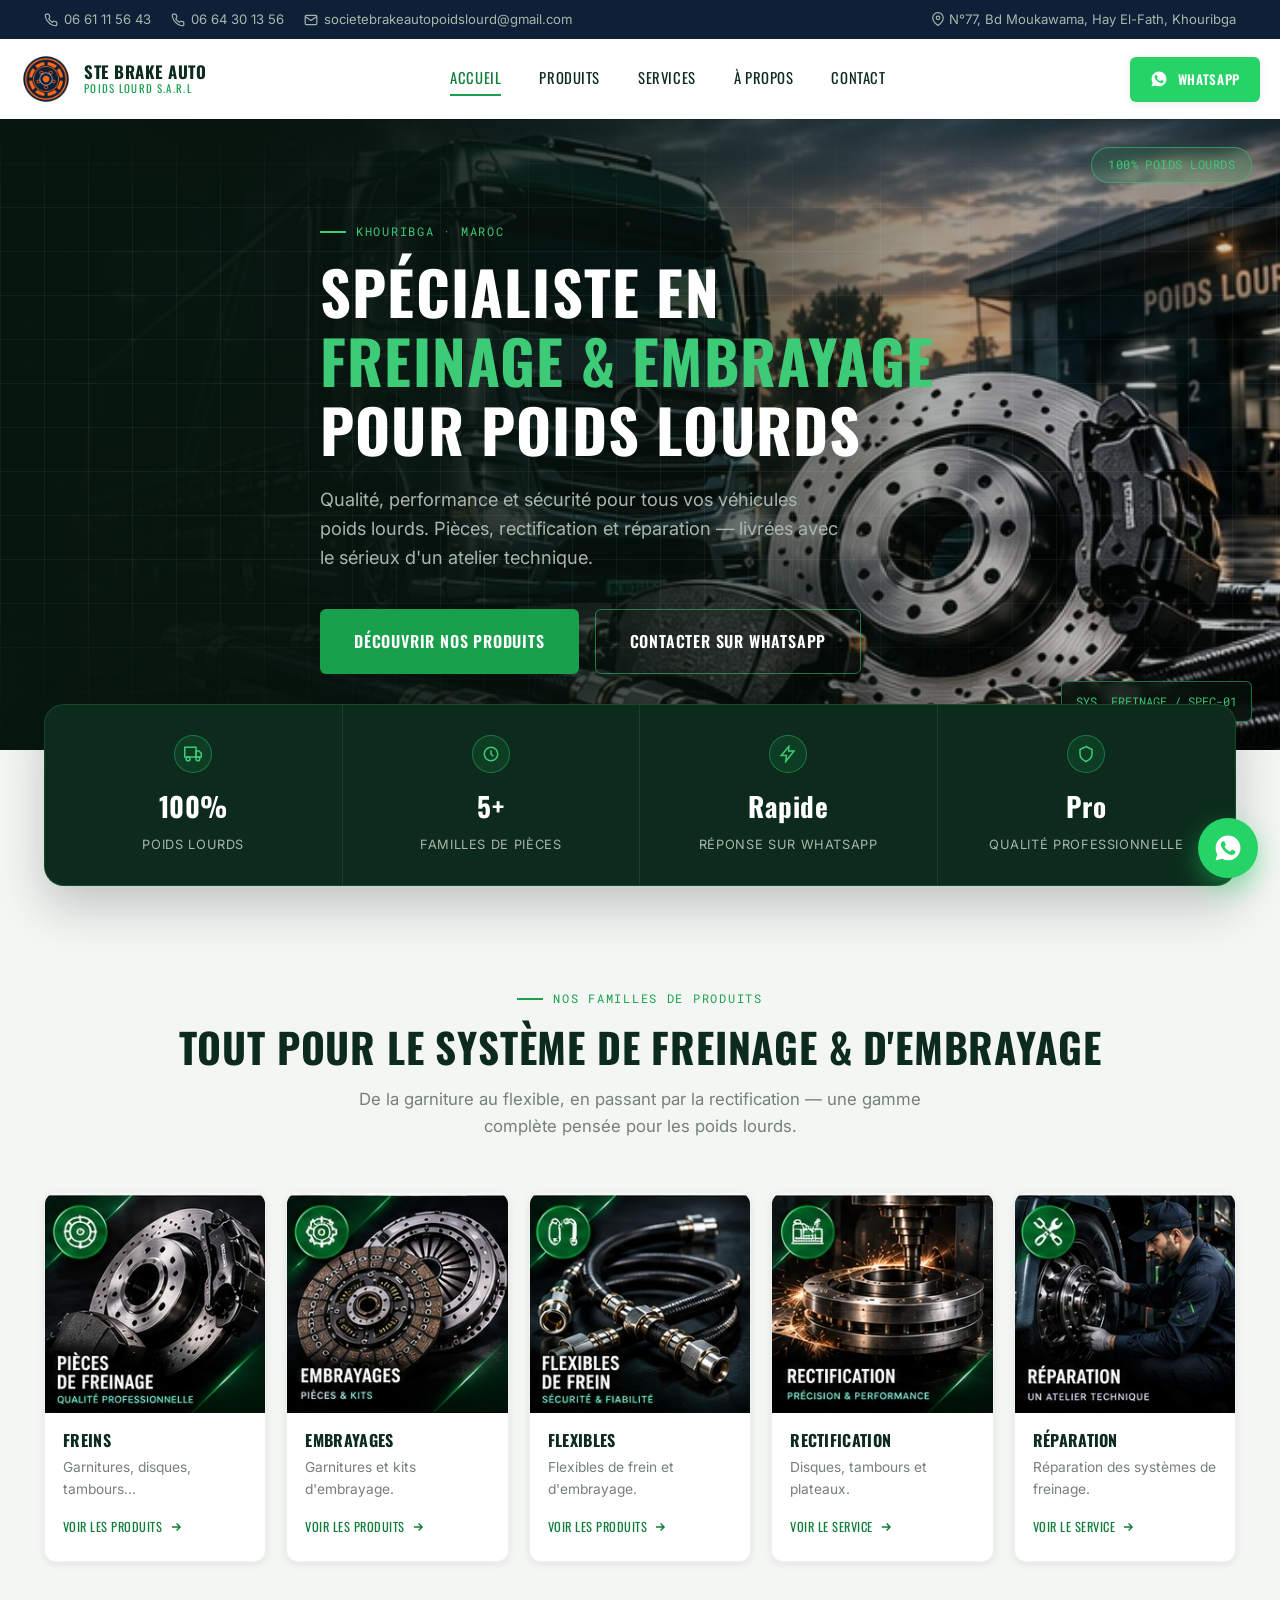
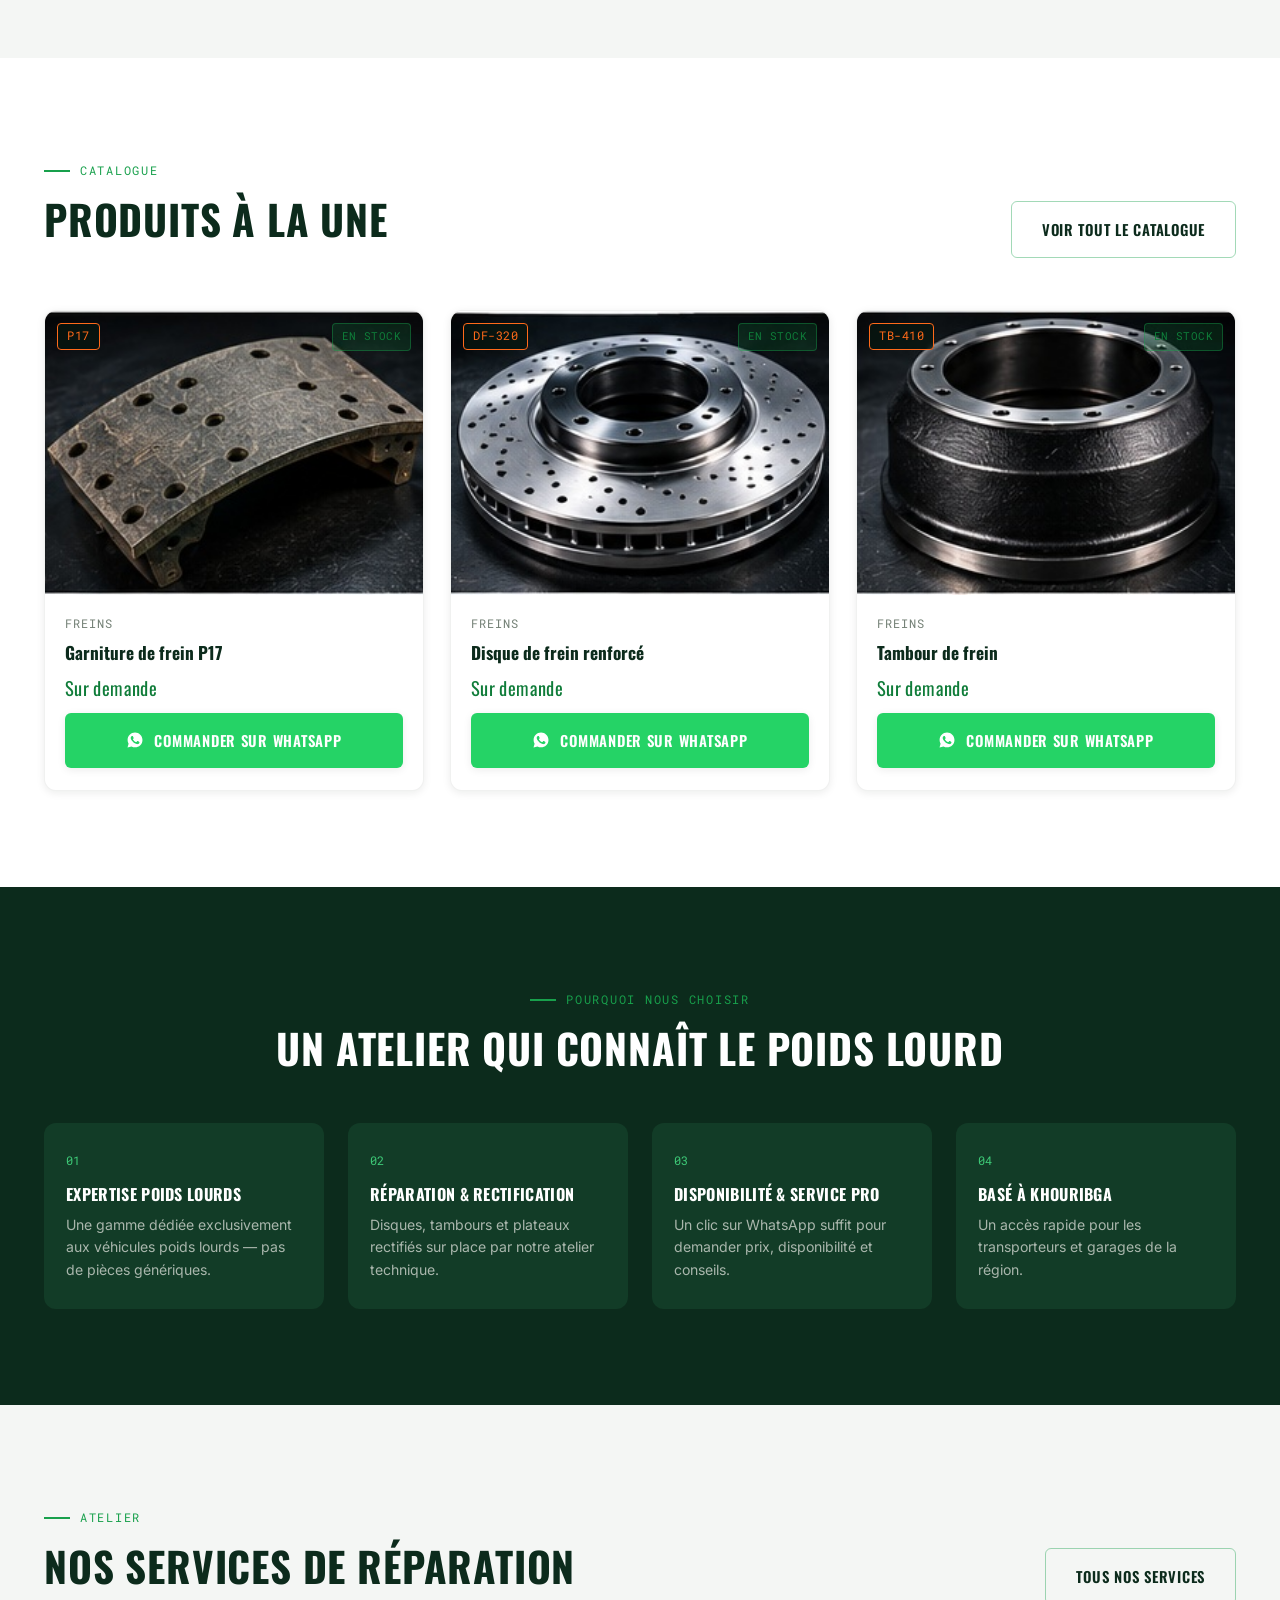
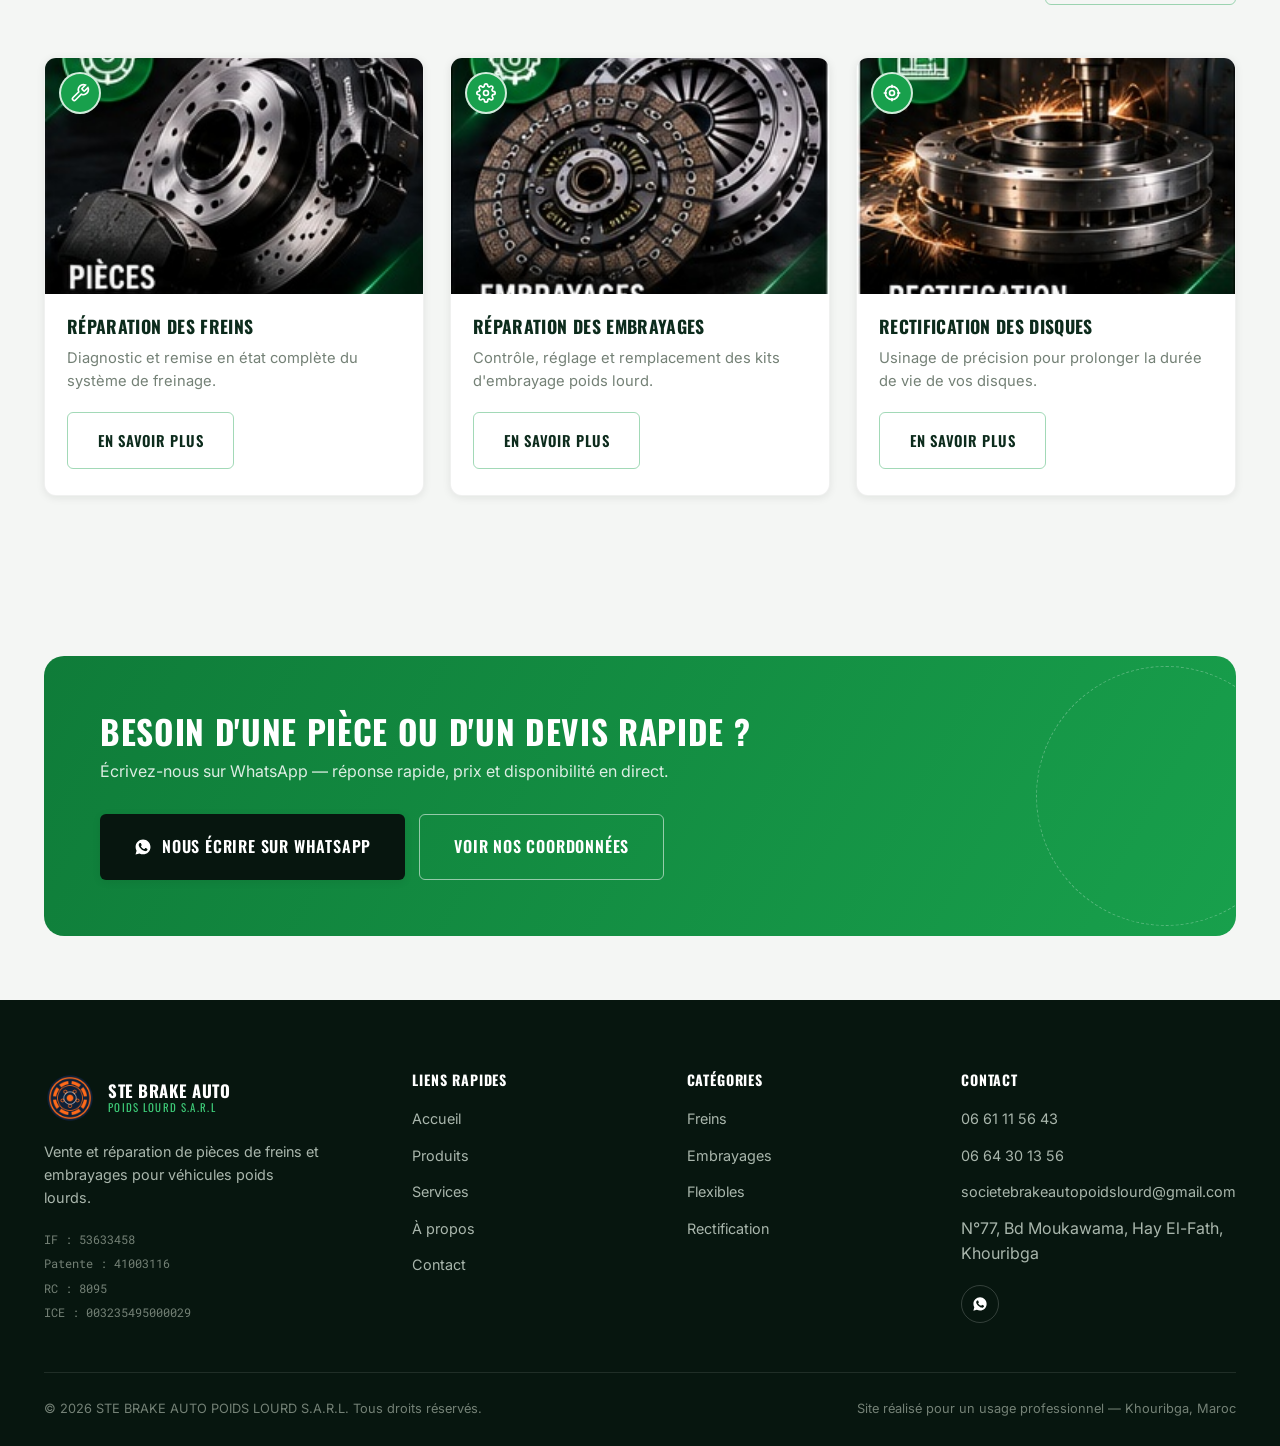
==== commit 4447a594: "g" ====
--- a/index.html
+++ b/index.html
@@ -80,11 +80,6 @@
           <a href="./produits.html" class="btn btn-primary btn-lg">Découvrir nos produits</a>
           <a href="#" data-wa="general" class="btn btn-outline btn-lg">Contacter sur WhatsApp</a>
         </div>
-        <div class="hero-badges">
-          <span class="hero-badge"><svg viewBox="0 0 24 24" fill="none" stroke="currentColor" stroke-width="2.4"><path d="M20 6 9 17l-5-5"/></svg> Pièces spécialisées poids lourd</span>
-          <span class="hero-badge"><svg viewBox="0 0 24 24" fill="none" stroke="currentColor" stroke-width="2.4"><path d="M20 6 9 17l-5-5"/></svg> Atelier technique</span>
-          <span class="hero-badge"><svg viewBox="0 0 24 24" fill="none" stroke="currentColor" stroke-width="2.4"><path d="M20 6 9 17l-5-5"/></svg> Réponse rapide WhatsApp</span>
-        </div>
       </div>
     </div>
   </section>
@@ -352,4 +347,4 @@
 <script src="./js/main.js"></script>
 <script>document.addEventListener("DOMContentLoaded", () => initFeaturedProducts("featured-products", 3));</script>
 </body>
-</html>
+</html>
--- a/css/style.css
+++ b/css/style.css
@@ -234,9 +234,9 @@
 .hero{
   position:relative;color:var(--white);
   overflow:hidden;
-  min-height:640px;
+  min-height:460px;
   display:flex;align-items:center;
-  padding:150px 0 118px;
+  padding:96px 0 76px;
 }
 .hero-media{position:absolute;inset:0;z-index:0;background:var(--green-900);}
 .hero-media img{width:100%;height:100%;object-fit:cover;object-position:70% center;opacity:.92;}
@@ -264,7 +264,7 @@
 .hero h1{font-size:clamp(2.3rem,4.8vw,3.75rem);margin-bottom:22px;color:var(--white);}
 .hero h1 em{font-style:normal;color:var(--green-light);}
 .hero p.lead{font-size:1.14rem;color:var(--steel-light);max-width:520px;margin-bottom:36px;}
-.hero-actions{display:flex;gap:16px;flex-wrap:wrap;margin-bottom:38px;}
+.hero-actions{display:flex;gap:16px;flex-wrap:wrap;}
 
 /* Small trust chips under the CTAs */
 .hero-badges{display:flex;gap:12px;flex-wrap:wrap;}
@@ -293,7 +293,7 @@
 }
 
 @media (max-width:960px){
-  .hero{min-height:0;padding:74px 0 96px;align-items:flex-end;}
+  .hero{min-height:0;padding:64px 0 84px;align-items:flex-end;}
   .hero-media img{object-position:78% center;}
   .hero-media::after{background:linear-gradient(180deg, rgba(7,20,14,.55) 0%, rgba(7,20,14,.88) 55%, var(--green-900) 100%);}
   .hero-copy{max-width:none;}
@@ -306,7 +306,7 @@
 }
 
 /* ---------- Stats / trust bar (overlaps the hero's bottom edge) ---------- */
-.stats-bar{position:relative;z-index:4;margin-top:-64px;padding-bottom:0;}
+.stats-bar{position:relative;z-index:4;margin-top:-46px;padding-bottom:0;}
 .stats-grid{
   background:var(--green-800);border-radius:var(--radius-lg);
   box-shadow:var(--shadow-lg);
@@ -605,4 +605,4 @@
 
 /* ---------- Misc components ---------- */
 .divider-dashed{border:none;border-top:1px dashed rgba(7,22,15,.15);margin:0;}
-.badge-row{display:flex;gap:10px;flex-wrap:wrap;}
+.badge-row{display:flex;gap:10px;flex-wrap:wrap;}
